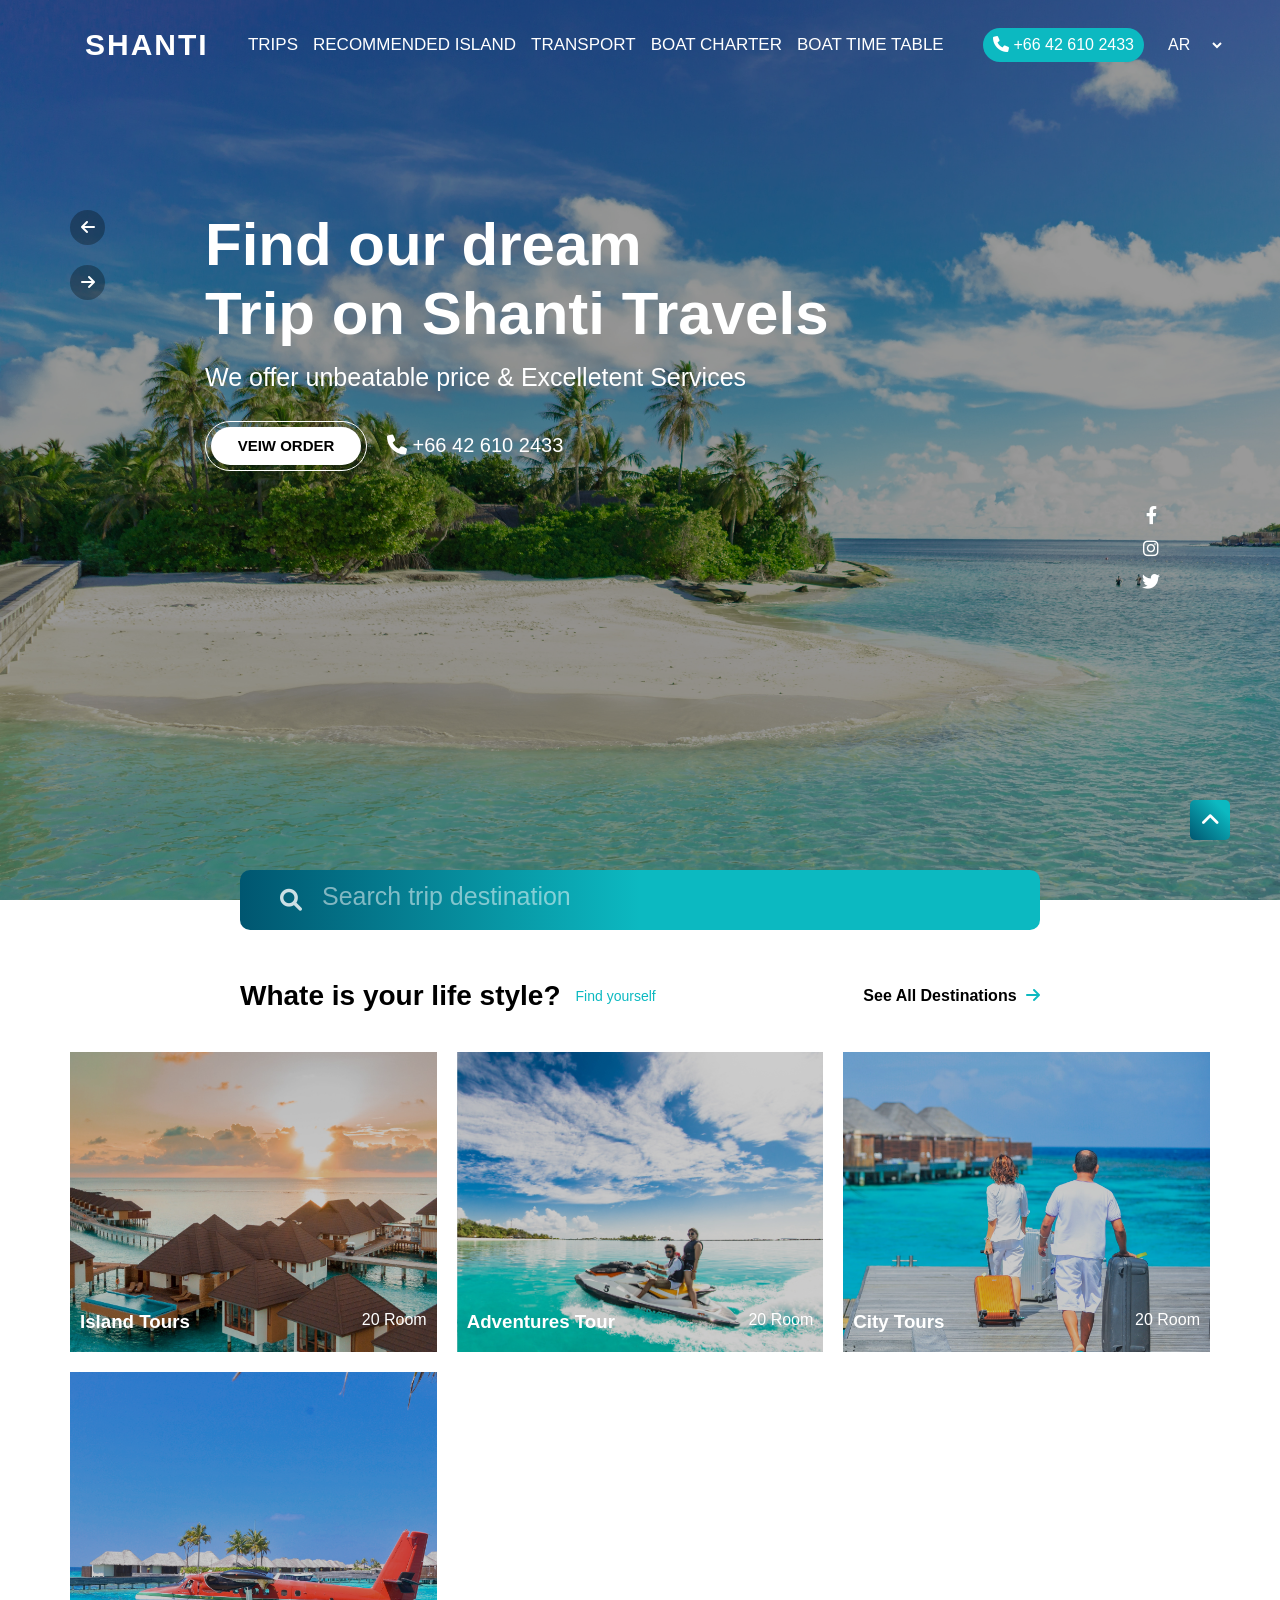
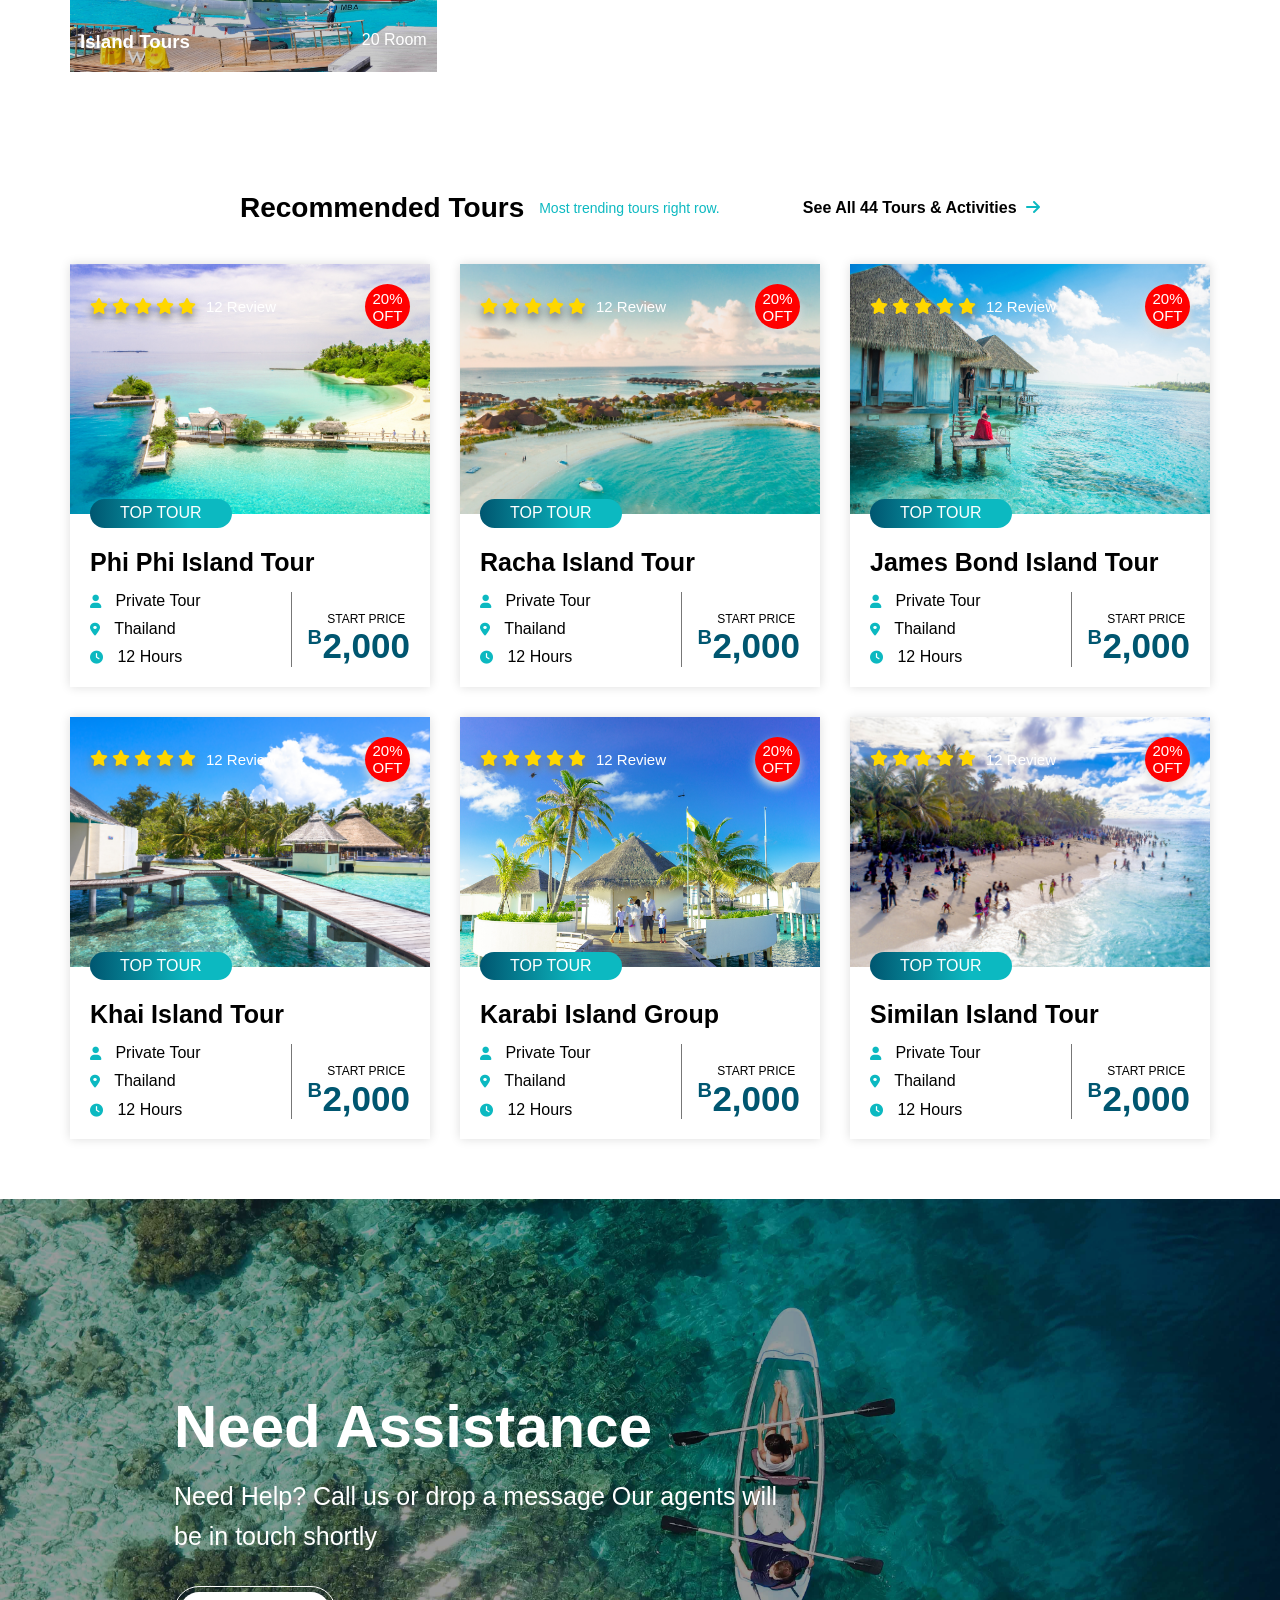
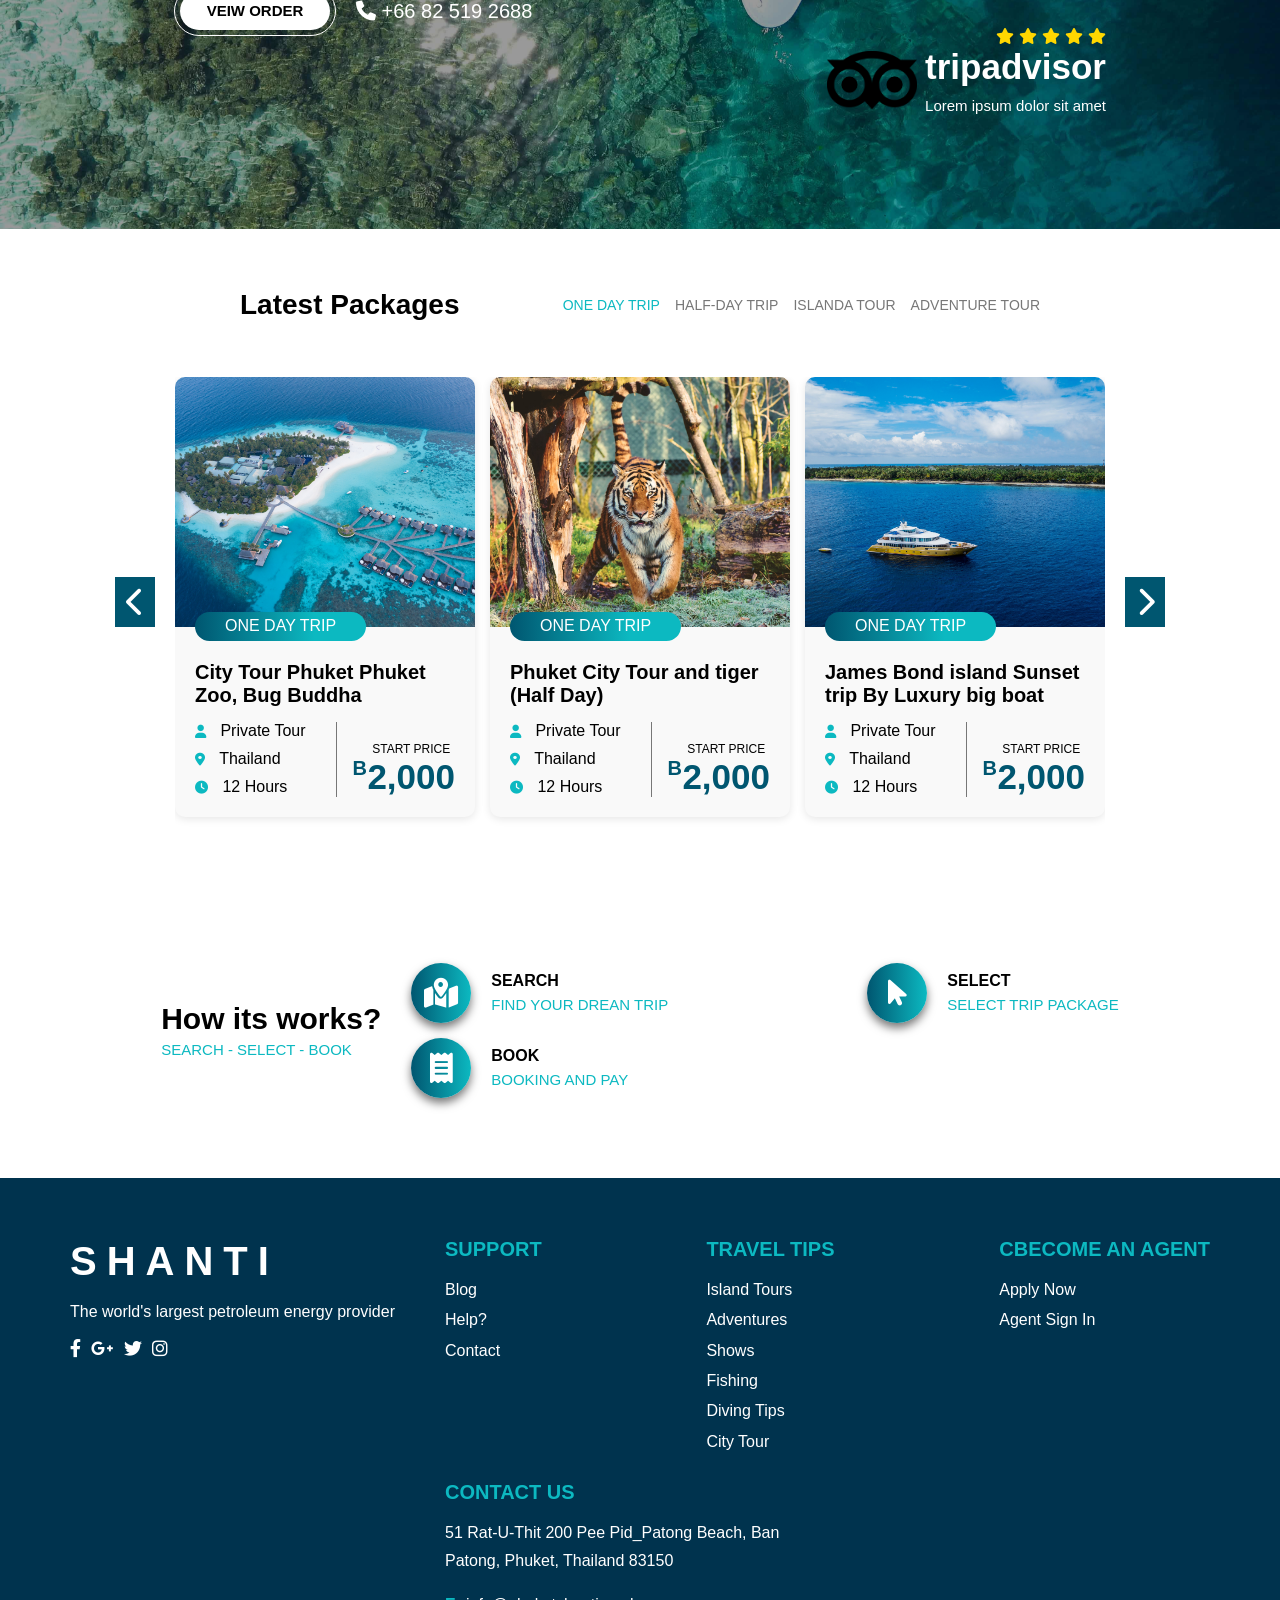
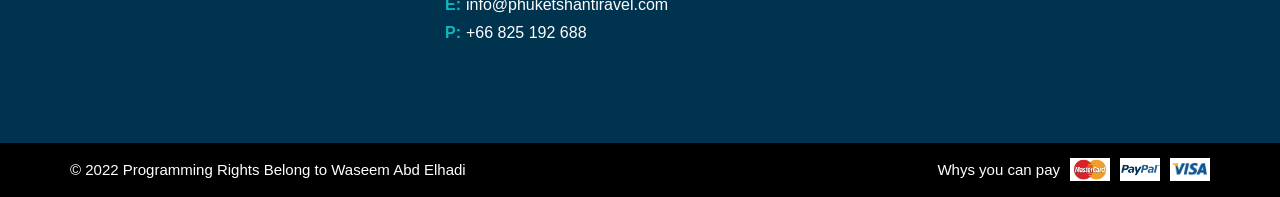
==== index.html @ 6a2e2ad8 "Extract the index.html file to the root and some edits" ====
<html lang="en">
<head>
    <meta charset="UTF-8">
    <meta http-equiv="X-UA-Compatible" content="IE=edge">
    <meta name="viewport" content="width=device-width, initial-scale=1.0">
    <!-- normalize ربط ملف ال -->
    <link rel="stylesheet" href="../css/normalize.css">
    <!-- Font Awessome Library -->
    <link rel="stylesheet" href="../css/all.min.css">
    <!-- Google Fonts-->
    <link rel="preconnect" href="https://fonts.googleapis.com">
    <link rel="preconnect" href="https://fonts.gstatic.com" crossorigin>
    <link href="https://fonts.googleapis.com/css2?family=Anton&family=Lobster&family=Open+Sans:wght@400;700&display=swap" rel="stylesheet">
    <!-- tab image -->
    <link rel="shortcut icon" href="../images/tourism-icon-7.jpg">
    <!-- css ربط ملف ال -->
    <link rel="stylesheet" href="../css/shanti.css">
    <title>Document</title>
</head>
<body>
    
    <a class="goto-up flex" href="#">
        <i class="fa-solid fa-angle-up"></i>
    </a>
        
    <!-- Start Landing -->
    <div class="landing">
        <div class="container">
            <div class="head">
                <div class="container align-center">
                    <div class="logo">
                        <span>Shanti</span>
                    </div>
                    <i class="fa-solid fa-bars menu">
                        <div class="list">
                            <a href="#">Trips</a>
                            <a href="#">Recommended Island</a>
                            <a href="#">Transport</a>
                            <a href="#">Boat Charter</a>
                            <a href="#">Boat Time Table</a>
                        </div>
                    </i>
                    <div class="main-nav align-center">
                        <a href="#">Trips</a>
                        <a href="#">Recommended Island</a>
                        <a href="#">Transport</a>
                        <a href="#">Boat Charter</a>
                        <a href="#">Boat Time Table</a>
                    </div>
                    <div class="contact">
                        <a href="#"><i class="fa-solid fa-phone"></i> +66 42 610 2433</a>
                        <select id="list" name="Menu">
                            <optgroup label="Language">
                                <option value="0" class="active" selected> <img src="../Images/flag (6).png" alt=""> AR</option>
                                <option value="1"> <img src="../Images/flag (4).png" alt=""> EN</option>
                                <option value="1"> <img src="../Images/flag (3).png" alt=""> NI</option>
                                <option value="1"> <img src="../Images/flag (2).png" alt=""> FI</option>
                                <option value="1"> <img src="../Images/flag (5).png" alt=""> FR</option>
                                <option value="1"> <img src="../Images/flag (1).png" alt=""> DE</option>
                            </optgroup>
                        </select>
                    </div>
                </div>
            </div>
            <div class="text align-center">
                <div class="info">
                    <div class="icon">
                        <i class="fa-solid fa-arrow-left"></i>
                        <i class="fa-solid fa-arrow-right"></i>
                    </div>
                    <div>
                        <h1>Find our dream <br> Trip on Shanti Travels</h1>
                        <p>We offer unbeatable price & Excelletent Services</p>
                        <div class="cont align-center">
                            <div>
                                <button>Veiw Order</button>
                            </div>
                            <span><i class="fa-solid fa-phone"></i> +66 42 610 2433</span>
                        </div>
                    </div>
                </div>
                <div class="social">
                    <ul class="media">
                        <li><a href="https://www.facebook.com/waseemabdalhady" target="_blank"><i class="fa-brands fa-facebook-f"></i></a></li>
                        <li><a href="https://instagram.com/waseem.abdalhady?igshid=YmMyMTA2M2Y=" target="_blank"><i class="fa-brands fa-instagram"></i></a></li>
                        <li><a href="https://twitter.com/waseemabdalhady?t=QJAT2PNtrkgWLsMdi1pN5w&s=09" target="_blank"><i class="fa-brands fa-twitter"></i></a></li>
                    </ul>
                </div>
            </div>
        </div>
    </div>
    <!-- End Landing -->

    <!-- Start Life Style -->
    <div class="style">
        <div class="container">
            <div class="search flex">
                <i class="fa-solid fa-magnifying-glass"></i>
                <input type="search" placeholder="Search trip destination">
            </div>
            <div class="title">
                <div>
                    <h2>Whate is your life style?</h2>
                    <a href="#">Find yourself</a>
                </div>
                <span>See all Destinations <i class="fa-solid fa-arrow-right"></i></span>
            </div>
            <div class="images">
                <div class="unit">
                    <div>
                        <div class="info">
                            <h3>Island Tours</h3>
                            <span>20 Room</span>
                        </div>
                    </div>
                </div>
                <div class="unit">
                    <div>
                        <div class="info">
                            <h3>Adventures Tour</h3>
                            <span>20 Room</span>
                        </div>
                    </div>
                </div>
                <div class="unit">
                    <div>
                        <div class="info">
                            <h3>City Tours</h3>
                            <span>20 Room</span>
                        </div>
                    </div>
                </div>
                <div class="unit">
                    <div>
                        <div class="info">
                            <h3>Island Tours</h3>
                            <span>20 Room</span>
                        </div>
                    </div>
                </div>
            </div>
        </div>
    </div>
    <!-- End Life Style -->
    
    <!-- Start Places -->
    <div class="places">
        <div class="container">
            <div class="title">
                <div>
                    <h2>Recommended Tours</h2>
                    <a href="#">Most trending tours right row.</a>
                </div>
                <span>See all 44 tours & activities <i class="fa-solid fa-arrow-right"></i></span>
            </div>
            <div class="main-places">
                <div class="box">
                    <div class="image">
                        <div class="evaluation align-center">
                            <div class="align-center">
                                <ul class="flex">
                                    <li><i class="fa-solid fa-star"></i></li>
                                    <li><i class="fa-solid fa-star"></i></li>
                                    <li><i class="fa-solid fa-star"></i></li>
                                    <li><i class="fa-solid fa-star"></i></li>
                                    <li><i class="fa-solid fa-star"></i></li>
                                </ul>
                                <span>12 Review</span>
                            </div>
                            <div class="active flex">
                                <span>20% OFT</span>
                            </div>
                        </div>
                    </div>
                    <div class="text">
                        <p>Top Tour</p>
                        <h3>Phi Phi Island Tour</h3>
                        <div>
                            <div class="info">
                                <span><i class="fa-solid fa-user"></i> Private Tour</span>
                                <span><i class="fa-solid fa-location-dot"></i> Thailand</span>
                                <span><i class="fa-solid fa-clock"></i> 12 Hours</span>
                            </div>
                            <div class="price">
                                <span>Start Price</span>
                                <span>2,000</span>
                            </div>
                        </div>
                    </div>
                </div>
                <div class="box">
                    <div class="image">
                        <div class="evaluation align-center">
                            <div class="align-center">
                                <ul class="flex">
                                    <li><i class="fa-solid fa-star"></i></li>
                                    <li><i class="fa-solid fa-star"></i></li>
                                    <li><i class="fa-solid fa-star"></i></li>
                                    <li><i class="fa-solid fa-star"></i></li>
                                    <li><i class="fa-solid fa-star"></i></li>
                                </ul>
                                <span>12 Review</span>
                            </div>
                            <div class="active flex">
                                <span>20% OFT</span>
                            </div>
                        </div>
                    </div>
                    <div class="text">
                        <p>Top Tour</p>
                        <h3>Racha Island Tour</h3>
                        <div>
                            <div class="info">
                                <span><i class="fa-solid fa-user"></i> Private Tour</span>
                                <span><i class="fa-solid fa-location-dot"></i> Thailand</span>
                                <span><i class="fa-solid fa-clock"></i> 12 Hours</span>
                            </div>
                            <div class="price">
                                <span>Start Price</span>
                                <span>2,000</span>
                            </div>
                        </div>
                    </div>
                </div>
                <div class="box">
                    <div class="image">
                        <div class="evaluation align-center">
                            <div class="align-center">
                                <ul class="flex">
                                    <li><i class="fa-solid fa-star"></i></li>
                                    <li><i class="fa-solid fa-star"></i></li>
                                    <li><i class="fa-solid fa-star"></i></li>
                                    <li><i class="fa-solid fa-star"></i></li>
                                    <li><i class="fa-solid fa-star"></i></li>
                                </ul>
                                <span>12 Review</span>
                            </div>
                            <div class="active flex">
                                <span>20% OFT</span>
                            </div>
                        </div>
                    </div>
                    <div class="text">
                        <p>Top Tour</p>
                        <h3>James Bond Island Tour</h3>
                        <div>
                            <div class="info">
                                <span><i class="fa-solid fa-user"></i> Private Tour</span>
                                <span><i class="fa-solid fa-location-dot"></i> Thailand</span>
                                <span><i class="fa-solid fa-clock"></i> 12 Hours</span>
                            </div>
                            <div class="price">
                                <span>Start Price</span>
                                <span>2,000</span>
                            </div>
                        </div>
                    </div>
                </div>
                <div class="box">
                    <div class="image">
                        <div class="evaluation align-center">
                            <div class="align-center">
                                <ul class="flex">
                                    <li><i class="fa-solid fa-star"></i></li>
                                    <li><i class="fa-solid fa-star"></i></li>
                                    <li><i class="fa-solid fa-star"></i></li>
                                    <li><i class="fa-solid fa-star"></i></li>
                                    <li><i class="fa-solid fa-star"></i></li>
                                </ul>
                                <span>12 Review</span>
                            </div>
                            <div class="active flex">
                                <span>20% OFT</span>
                            </div>
                        </div>
                    </div>
                    <div class="text">
                        <p>Top Tour</p>
                        <h3>Khai Island Tour</h3>
                        <div>
                            <div class="info">
                                <span><i class="fa-solid fa-user"></i> Private Tour</span>
                                <span><i class="fa-solid fa-location-dot"></i> Thailand</span>
                                <span><i class="fa-solid fa-clock"></i> 12 Hours</span>
                            </div>
                            <div class="price">
                                <span>Start Price</span>
                                <span>2,000</span>
                            </div>
                        </div>
                    </div>
                </div>
                <div class="box">
                    <div class="image">
                        <div class="evaluation align-center">
                            <div class="align-center">
                                <ul class="flex">
                                    <li><i class="fa-solid fa-star"></i></li>
                                    <li><i class="fa-solid fa-star"></i></li>
                                    <li><i class="fa-solid fa-star"></i></li>
                                    <li><i class="fa-solid fa-star"></i></li>
                                    <li><i class="fa-solid fa-star"></i></li>
                                </ul>
                                <span>12 Review</span>
                            </div>
                            <div class="active flex">
                                <span>20% OFT</span>
                            </div>
                        </div>
                    </div>
                    <div class="text">
                        <p>Top Tour</p>
                        <h3>Karabi Island Group</h3>
                        <div>
                            <div class="info">
                                <span><i class="fa-solid fa-user"></i> Private Tour</span>
                                <span><i class="fa-solid fa-location-dot"></i> Thailand</span>
                                <span><i class="fa-solid fa-clock"></i> 12 Hours</span>
                            </div>
                            <div class="price">
                                <span>Start Price</span>
                                <span>2,000</span>
                            </div>
                        </div>
                    </div>
                </div>
                <div class="box">
                    <div class="image">
                        <div class="evaluation align-center">
                            <div class="align-center">
                                <ul class="flex">
                                    <li><i class="fa-solid fa-star"></i></li>
                                    <li><i class="fa-solid fa-star"></i></li>
                                    <li><i class="fa-solid fa-star"></i></li>
                                    <li><i class="fa-solid fa-star"></i></li>
                                    <li><i class="fa-solid fa-star"></i></li>
                                </ul>
                                <span>12 Review</span>
                            </div>
                            <div class="active flex">
                                <span>20% OFT</span>
                            </div>
                        </div>
                    </div>
                    <div class="text">
                        <p>Top Tour</p>
                        <h3>Similan Island Tour</h3>
                        <div>
                            <div class="info">
                                <span><i class="fa-solid fa-user"></i> Private Tour</span>
                                <span><i class="fa-solid fa-location-dot"></i> Thailand</span>
                                <span><i class="fa-solid fa-clock"></i> 12 Hours</span>
                            </div>
                            <div class="price">
                                <span>Start Price</span>
                                <span>2,000</span>
                            </div>
                        </div>
                    </div>
                </div>
            </div>
        </div>
    </div>
    <!-- End Places -->
    
    <!-- Start Assistance -->
    <div class="assistance">
        <div class="container flex">
            <div class="text flex">
                <div class="info">
                    <h1>Need Assistance</h1>
                    <p>Need Help? Call us or drop a message Our agents will <br> be in touch shortly</p>
                    <div class="cont align-center">
                        <div>
                            <button>Veiw Order</button>
                        </div>
                        <span><i class="fa-solid fa-phone"></i> +66 82 519 2688</span>
                    </div>
                </div>
                <div class="social">
                    <ul>
                        <li><i class="fa-solid fa-star"></i></li>
                        <li><i class="fa-solid fa-star"></i></li>
                        <li><i class="fa-solid fa-star"></i></li>
                        <li><i class="fa-solid fa-star"></i></li>
                        <li><i class="fa-solid fa-star"></i></li>
                    </ul>
                    <div class="align-center">
                        <img src="../Images/tripadvisor.png" alt="">
                        <div>
                            <h2>tripadvisor</h2>
                            <p>Lorem ipsum dolor sit amet</p>
                        </div>
                    </div>
                </div>
            </div>
        </div>
    </div>
    <!-- End Assistance -->

    <!-- Start Packages -->
    <div class="packages">
        <div class="container">
            <div class="title">
                <h2>Latest Packages</h2>
                <div class="list">
                    <a href="#">One Day Trip</a>
                    <a href="#">Half-Day Trip</a>
                    <a href="#">Islanda Tour</a>
                    <a href="#">Adventure Tour</a>
                </div>
            </div>
            <div class="packages-wrapper">
                <i class="fa-solid fa-chevron-left arrow flex"></i>
                <div class="main-packages flex">
                    <div class="box">
                        <div class="image"></div>
                        <div class="text">
                            <p>One Day Trip</p>
                            <h3>City Tour Phuket Phuket Zoo, Bug Buddha</h3>
                            <div>
                                <div class="info">
                                    <span><i class="fa-solid fa-user"></i> Private Tour</span>
                                    <span><i class="fa-solid fa-location-dot"></i> Thailand</span>
                                    <span><i class="fa-solid fa-clock"></i> 12 Hours</span>
                                </div>
                                <div class="price">
                                    <span>Start Price</span>
                                    <span>2,000</span>
                                </div>
                            </div>
                        </div>
                    </div>
                    <div class="box">
                        <div class="image"></div>
                        <div class="text">
                            <p>One Day Trip</p>
                            <h3>Phuket City Tour and tiger (Half Day)</h3>
                            <div>
                                <div class="info">
                                    <span><i class="fa-solid fa-user"></i> Private Tour</span>
                                    <span><i class="fa-solid fa-location-dot"></i> Thailand</span>
                                    <span><i class="fa-solid fa-clock"></i> 12 Hours</span>
                                </div>
                                <div class="price">
                                    <span>Start Price</span>
                                    <span>2,000</span>
                                </div>
                            </div>
                        </div>
                    </div>
                    <div class="box">
                        <div class="image"></div>
                        <div class="text">
                            <p>One Day Trip</p>
                            <h3>James Bond island Sunset trip By Luxury big boat</h3>
                            <div>
                                <div class="info">
                                    <span><i class="fa-solid fa-user"></i> Private Tour</span>
                                    <span><i class="fa-solid fa-location-dot"></i> Thailand</span>
                                    <span><i class="fa-solid fa-clock"></i> 12 Hours</span>
                                </div>
                                <div class="price">
                                    <span>Start Price</span>
                                    <span>2,000</span>
                                </div>
                            </div>
                        </div>
                    </div>
                </div>
                <i class="fa-solid fa-chevron-right arrow flex"></i>
            </div>
            <div class="question align-center">
                <div>
                    <h2>How its works?</h2>
                    <a href="#">Search - Select - Book</a>
                </div>
                <div class="box align-center">
                    <div class="unit align-center">
                        <i class="fa-solid fa-map-location-dot flex"></i>
                        <div>
                            <span>Search</span>
                            <a href="#">Find Your Drean Trip</a>
                        </div>
                    </div>
                    <div class="unit align-center">
                        <i class="fa-solid fa-arrow-pointer flex"></i>
                        <div>
                            <span>Select</span>
                            <a href="#">Select Trip Package</a>
                        </div>
                    </div>
                    <div class="unit align-center">
                        <i class="fa-solid fa-receipt flex"></i>
                        <div>
                            <span>Book</span>
                            <a href="#">Booking and pay</a>
                        </div>
                    </div>
                </div>
            </div>
        </div>
    </div>
    <!-- End Packages -->

    <!-- Start Footer -->
    <footer id="footer">
        <div class="container">
            <div class="main-footer">
                <div class="titles">
                    <h1>SHANTI</h1>
                    <p>The world's largest petroleum energy provider</p>
                    <ul class="align-center">
                        <li><a href="#"><i class="fa-brands fa-facebook-f"></i></a></li>
                        <li><a href="#"><i class="fa-brands fa-google-plus-g"></i></a></li>
                        <li><a href="#"><i class="fa-brands fa-twitter"></i></a></li>
                        <li><a href="#"><i class="fa-brands fa-instagram"></i></a></li>
                    </ul>
                </div>
                <div class="lists">
                    <div class="box">
                        <h4>Support</h4>
                        <ul>
                            <li><a href="#">blog</a></li>
                            <li><a href="#">Help?</a></li>
                            <li><a href="#">Contact</a></li>
                        </ul>
                    </div>
                    <div class="box">
                        <h4>Travel Tips</h4>
                        <ul>
                            <li><a href="#">Island Tours</a></li>
                            <li><a href="#">Adventures</a></li>
                            <li><a href="#">Shows</a></li>
                            <li><a href="#">Fishing</a></li>
                            <li><a href="#">Diving Tips</a></li>
                            <li><a href="#">City Tour</a></li>
                        </ul>
                    </div>
                    <div class="box">
                        <h4>CBecome An Agent</h4>
                        <ul>
                            <li><a href="#">Apply now</a></li>
                            <li><a href="#">Agent sign in</a></li>
                        </ul>
                    </div>
                    <div class="box">
                        <h4>Contact Us</h4>
                        <div class="address">
                            <span>51 Rat-U-Thit 200 Pee Pid_Patong Beach, Ban</span>
                            <span>Patong, Phuket, Thailand 83150</span>
                        </div>
                        <div class="info">
                            <p><span>E:</span>info@phuketshantiravel.com</p>
                            <p><span>P:</span>+66 825 192 688</p>
                        </div>
                    </div>
                </div>
            </div>
        </div>
    </footer>
    <!-- End Footer -->

    <!-- Start Rights -->
    <div class="rights">
        <div class="container align-center">
            <p>&copy; 2022 Programming Rights Belong to Waseem Abd Elhadi</p>
            <div class="pay align-center">
                <span>Whys you can pay</span>
                <img src="../Images/master-card2.jpg" alt="">
                <img src="../Images/paypal_logo.jpg" alt="">
                <img src="../Images/visa.jpg" alt="">
            </div>
        </div>
    </div>
    <!-- End Rights -->
    
</body>
</html>
---- css/shanti.css ----
:root {
    --main-color: white;
    --secondary-color: gold;
    --third-color: #0cb9c1;
    --four-color: #005670;
    --section-padding: 60px;
    --main-transition: 0.5s;
}

* {
    --webkit-box-sizing: border-box;
    --moz-box-sizing: border-box;
    box-sizing: border-box;
    padding: 0;
    margin: 0;
}

html {
    scroll-behavior: smooth;
}

body {
    font-family: 'Roboto', sans-serif;
}

*:focus {
    outline: none;
}

ul {
    list-style: none;
}

a {
    text-decoration: none;
}

.flex {
    display: flex;
    align-items: center;
    justify-content: center;
}

.align-center {
    display: flex;
    align-items: center;
}

.goto-up {
    position: fixed;
    width: 40px;
    height: 40px;
    color: var(--main-color);
    background-image: linear-gradient(to bottom left, var(--third-color) 20%, var(--four-color));
    border-radius: 5px;
    right: 50px;
    bottom: 60px;
    text-decoration: none;
    font-size: 22px;
    z-index: 500;
}

@media (max-width: 767px) {
    .goto-up {
        right: 10px;
    }
}

.container {
    /* كتبنا ال بادنك علشان الكلام في نسخة الموبايل ما يبلش من اول الشاشة */
    padding-left: 15px;
    padding-right: 15px;
    /* علشان الكونتينر يمسك العناصر في النص */
    margin-left: auto;
    margin-right: auto;
}

/* Small screens */
@media (min-width: 576px) {
    .container {
        width: 540px;
    }
}

@media (min-width: 768px){
    .container {
        width: 750px;
    }
}

/* Medium screens */
@media (min-width: 992px){
    .container{
        width: 970px;
    }
}

@media (min-width: 1200px) {
    .container {
        width: 1170px;
    }
}

@media (min-width: 1400px) {
    .container {
        width: 1320px;
    }
}

/* End Global Rule */

/* Start Component */

.title {
    display: flex;
    align-items: center;
    justify-content: space-between;
    max-width: 100%;
    width: 800px;
    margin: 0 auto 40px;
}

@media (max-width: 767px) {
    .title {
        flex-wrap: wrap;
        justify-content: center;
        gap: 15px;
    }
}

.title h2 {
    font-size: 28px;
}

.title > div {
    display: flex;
    align-items: center;
    gap: 15px;
}

@media (max-width: 767px) {
    .title > div {
        flex-wrap: wrap;
        justify-content: center;
    }
}

.title > div a {
    color: var(--third-color);
    font-size: 14px;
}

.title span {
    font-weight: bold;
    text-transform: capitalize;
}

.title span > i {
    color: var(--third-color);
    margin-left: 5px;
    cursor: pointer;
    animation: go 2s linear infinite alternate;
}

@keyframes go {
    0%, 100% {
        transform: translateX(1);
    }
    50% {
        transform: translateX(5px);
    }
}

/* End Component */

::-webkit-scrollbar {
    width: 15px;
}
::-webkit-scrollbar-track {
    background-color: var(--main-color);
    box-shadow: 0 0 10px #ddd inset;
}
::-webkit-scrollbar-thumb {
    background-image: linear-gradient(to bottom, var(--third-color) 20%, var(--four-color));
}

::-webkit-scrollbar-thumb:hover {
    background-image: linear-gradient(to bottom, #0b8f96 20%, #01495f);
}

/*************************************************************/

/* Start Landing */
.landing {
    background-image: url(../Images/maldives.jpg);
    background-position: center;
    background-size: cover;
    min-height: 90vh;
    position: relative;
}

.landing::before {
    content: "";
    position: absolute;
    left: 0;
    top: 0;
    width: 100%;
    height: 100%;
    background-color: rgb(0 0 0 / 40%);
}

.landing > .container {
    min-height: 100%;
    position: relative;
}

.landing .head > .container {
    justify-content: space-between;
    flex-wrap: wrap;
    gap: 20px;
    min-height: 90px;
}

.landing .head .logo span {
    color: var(--main-color);
    font-size: 30px;
    text-transform: uppercase;
    font-weight: bold;
    letter-spacing: 2px;
    height: 90px;
}

@media (min-width: 991px) {
    .landing .menu {
        display: none;
    }
}

@media (max-width: 991px) {
    .landing .menu {
        color: var(--main-color);
        font-size: 28px;
        cursor: pointer;
    }
}

.landing .head .main-nav {
    gap: 15px;
    height: 90px;
}

@media (max-width: 991px) {
    .landing .head .main-nav {
        display: none;
    }
}

.landing .head .main-nav a {
    color: var(--main-color);
    font-size: 17px;
    text-transform: uppercase;
    transition: var(--main-transition);
}

.landing .head .main-nav a:hover {
    color: var(--third-color);
}

.landing .head .contact {
    display: flex;
    gap: 20px;
}

@media (max-width: 991px) {
    .landing .head .contact {
        display: none;
    }
}

.landing .head .contact > a {
    color: white;
    background-color: var(--third-color);
    padding: 8px 10px;
    border-radius: 20px;
}

.landing .head .contact select {
    background: transparent;
    color: white;
    border: none;
    cursor: pointer;
}

.landing .head .contact select optgroup {
    background-color: var(--third-color);
}

@media (max-width: 991px) {
    .landing .head .menu {
        position: relative;
    }
    .landing .head .menu .list {
        position: absolute;
        right: -15px;
        margin-top: 20px;
        display: flex;
        flex-direction: column;
        gap: 20px;
        background-color: var(--third-color);
        width: 350px;
        padding: 20px;
        opacity: 0;
        transition: var(--main-transition);
    }
    .landing .head .menu .list::before {
        content: "";
        position: absolute;
        right: 12px;
        top: -30px;
        border-color: transparent transparent var(--third-color) transparent;
        border-style: solid;
        border-width: 15px;
    }
    .landing .head .menu .list a {
        color: var(--main-color);
        font-size: 20px;
        font-family: 'Roboto', sans-serif;
        transition: var(--main-transition);
    }
    .landing .head .menu .list a:hover {
        padding-left: 10px;
    }
    .landing .head .menu .list a:not(:last-child) {
        padding-bottom: 10px;
        border-bottom: 1px solid #ddd;
    }

    .landing .head .menu:hover .list {
        opacity: 1;
    }
}

/*********************************************/

@media (max-width: 767px) {
    .landing .text {
        flex-direction: column;
        gap: 20px;
        justify-content: center;
        margin-top: 70px;
    }
}

.landing .text .info {
    display: flex;
    gap: 100px;
    flex: 1;
}

@media (max-width: 767px) {
    .landing .text .info {
        flex: none;
        flex-direction: column;
        justify-content: center;
        align-items: center;
        text-align: center;
        gap: 20px;
    }
}


@media (max-width: 767px) {
    .landing .text .icon {
        display: flex;
        justify-content: center;
        gap: 20px;
    }
}

.landing .text .icon i {
    color: var(--main-color);
    display: block;
    background-color: rgb(0 0 0 / 30%);
    width: 35px;
    height: 35px;
    border-radius: 50%;
    display: flex;
    align-items: center;
    justify-content: center;
    cursor: pointer;
}


@media (max-width: 767px) {
    .landing .text .icon i {
        margin: 0;
    }
}

.landing .text .icon i:first-of-type {
    margin-bottom: 20px;
}

.landing .text h1 {
    color: var(--main-color);
    font-size: 60px;
    margin: 0;
}

@media (max-width: 767px) {
    .landing .text h1 {
        font-size: 50px;
    }
}

.landing .text p {
    color: var(--main-color);
    font-size: 25px;
    margin: 15px 0 30px;
}

.landing .text .cont {
    gap: 20px;
}

@media (max-width: 767px) {
    .landing .text .cont {
        flex-direction: column;
        justify-content: center;
        text-align: center;
    }
}

.landing .text .cont > div {
    padding: 5px;
    border: 1px solid var(--main-color);
    border-radius: 50px;
}

.landing .text .cont button {
    display: inline-block;
    color: black;
    background-color: var(--main-color);
    padding: 10px;
    width: 150px;
    border-radius: 20px;
    text-align: center;
    text-transform: uppercase;
    font-size: 15px;
    font-weight: bold;
    border: none;
    cursor: pointer;
    transition: var(--main-transition);
}

.landing .text .cont button:hover {
    background-color: rgb(255 255 255 / 70%);
}

.landing .text .cont span {
    color: var(--main-color);
    font-size: 20px;
}

.landing .text .social {
    display: flex;
    align-items: flex-end;
    height: 500px;
    margin-right: 50px;
}

@media (max-width: 767px) {
    .landing .text .social {
        height: 100%;
        margin-right: 0;
    }
}

.landing .text .media li {
    display: block;
}

@media (max-width: 767px) {
    .landing .text .media li {
        display: inline-block;
    }
    .landing .text .media li:not(:last-of-type) {
        margin-right: 20px;
    }
}

.landing .text .media li:not(:last-of-type) {
    margin-bottom: 15px;
    text-align: center;
}

.landing .text .media li a {
    color: var(--main-color);
    font-size: 18px;
}
/* End Landing */

/*************************************************************************************/

/* Start Life Style */
.style {
    padding-top: var(--section-padding);
    padding-bottom: var(--section-padding);
    background-color: white;
    position: relative;
}

.style .search {
    position: relative;
    width: 100%;
    max-width: 800px;
    border-radius: 10px;
    margin: auto;
    padding: 10px;
    background-image: linear-gradient(to left, var(--third-color) 50%, var(--four-color));
    margin-top: -90px;
    margin-bottom: 50px;
}

.style .search i {
    color: var(--main-color);
    font-size: 22px;
    cursor: pointer;
    margin-left: 30px;
    opacity: 0.8;
}

.style .search input {
    color: var(--main-color);
    padding: 10px;
    border: 1px solid #CCC;
    background-color: transparent;
    width: 100%;
    max-width: 800px;
    height: 40px;
    border: none;
    margin-left: 10px;
    
}

.style .search input::placeholder {
    color: var(--main-color);
    opacity: 0.5;
    font-size: 25px;
    transition: var(--main-transition);
}

.style .search input:focus::placeholder {
    opacity: 0;
}

.style .images {
    display: grid;
    grid-template-columns: repeat(auto-fill, minmax(300px, 1fr));
    gap: 20px;
    position: relative;
}

.style .images .unit {
    background-position: center;
    background-size: cover;
    height: 300px;
    position: relative;
}

.style .images .unit:first-child {
    background-image: url(../Images/style\ \(4\).jpg);
}
.style .images .unit:nth-child(2) {
    background-image: url(../Images/style\ \(2\).jpg);
}
.style .images .unit:nth-child(3) {
    background-image: url(../Images/style\ \(3\).jpg);
}
.style .images .unit:last-child {
    background-image: url(../Images/style\ \(1\).jpg);
}

.style .images .unit::before {
    content: "";
    position: absolute;
    left: 0;
    top: 0;
    width: 100%;
    height: 100%;
    background-color: rgb(0 0 0 / 20%);
}

.style .images .unit > div {
    position: absolute;
    bottom: 10px;
    width: 100%;
}

.style .images .unit .info {
    color: var(--main-color);
    padding: 10px;
    display: flex;
    justify-content: space-between;
    position: relative;
}

/* End Life Style */

/*************************************************************************************/

/* Start Places */
.places {
    padding-top: var(--section-padding);
    padding-bottom: var(--section-padding);
    background-color: white;
    position: relative;
}

.places .main-places {
    display: grid;
    grid-template-columns: repeat(auto-fill, minmax(300px, 1fr));
    gap: 30px;
}

.places .main-places .box {
    box-shadow: 0 0 10px #ddd;
    transition: var(--main-transition);
}

.places .main-places .box:hover {
    transform: translateY(-10px);
}

.places .main-places .box .image {
    background-position: center;
    background-size: cover;
    min-height: 250px;
}

.places .main-places .box:first-of-type .image {
    background-image: url(../Images/Tours\ \(1\).jpg);
}

.places .main-places .box:nth-of-type(2) .image {
    background-image: url(../Images/Tours\ \(2\).jpg);
}

.places .main-places .box:nth-of-type(3) .image {
    background-image: url(../Images/Tours\ \(3\).jpg);
}

.places .main-places .box:nth-of-type(4) .image {
    background-image: url(../Images/Tours\ \(4\).jpg);
}

.places .main-places .box:nth-of-type(5) .image {
    background-image: url(../Images/Tours\ \(5\).jpg);
}

.places .main-places .box:last-of-type .image {
    background-image: url(../Images/Tours\ \(6\).jpg);
}

.places .main-places .box .image .evaluation {
    justify-content: space-between;
    gap: 15px;
    padding: 20px;
}

.places .main-places .box .image .evaluation > div {
    gap: 10px;
}

.places .main-places .box .image .evaluation ul {
    gap: 4px;
}

.places .main-places .box .image .evaluation ul li i {
    color: var(--secondary-color);
    filter: drop-shadow(0 5px 5px #777);
}

.places .main-places .box .image .evaluation > div span {
    font-size: 15px;
    color: var(--main-color);
}

.places .main-places .box .image .active {
    background-color: red;
    width: 45px;
    height: 45px;
    border-radius: 50%;
    text-align: center;
    box-shadow: 0 5px 10px #ddd;
}

.places .main-places .box .image .active span {
    display: block;
    color: var(--main-color);
    font-size: 10px;
}

.places .main-places .box .text {
    padding: 20px;
}

.places .main-places .box .text > p {
    color: var(--main-color);
    background-image: linear-gradient(to left, var(--third-color) 30%, var(--four-color));
    width: fit-content;
    padding: 5px 30px;
    border-radius: 20px;
    text-transform: uppercase;
    margin-top: -35px;
}

.places .main-places .box .text h3 {
    color: black;
    font-size: 25px;
    margin: 20px 0 15px;
}

.places .main-places .box .text h3 + div {
    display: flex;
    align-items: flex-end;
    gap: 10px;
    margin-top: 10px;
}

.places .main-places .box .text .info {
    flex: 1;
    border-right: 1px solid #777;
}

.places .main-places .box .text .info span {
    display: block;
}

.places .main-places .box .text .info span:not(:last-of-type) {
    margin-bottom: 10px;
}

.places .main-places .box .text .info span i {
    color: var(--third-color);
    font-size: 13px;
    margin-right: 10px;
}

.places .main-places .box .text .price {
    text-align: center;
    padding-left: 20px;
}

.places .main-places .box .text .price span  {
    display: block;
}

.places .main-places .box .text .price span:first-child {
    text-transform: uppercase;
    font-size: 12px;
}

.places .main-places .box .text .price span:last-child {
    font-size: 35px;
    color: var(--four-color);
    font-weight: bold;
    position: relative;
}

.places .main-places .box .text .price span:last-child::before {
    content: "B";
    position: absolute;
    left: -15px;
    top: 0;
    color: var(--four-color);
    font-size: 20px;
}

/* End Places */

/*************************************************************************************/

/* Start Assistance */
.assistance {
    padding-top: var(--section-padding);
    padding-bottom: var(--section-padding);
    background-image: url(../Images/need\ assistance.jpg);
    background-position: center;
    background-size: cover;
    min-height: 70vh;
    position: relative;
}

@media (max-width: 767px) {
    .assistance {
        min-height: 90vh;
    }
}

.assistance::before {
    content: "";
    position: absolute;
    left: 0;
    top: 0;
    width: 100%;
    height: 100%;
    background-color: rgb(0 0 0 / 40%);
}

.assistance .text {
    position: absolute;
    top: 50%;
    transform: translateY(-50%);
    color: black;
    gap: 50px;
    padding: 50px;
}

@media (max-width: 868px) {
    .assistance .text {
        flex-direction: column;
        gap: 20px;
        justify-content: center;
        text-align: center;
    }
}

.assistance .text .info h1 {
    color: var(--main-color);
    font-size: 60px;
    margin: 0;
}

@media (max-width: 767px) {
    .assistance .text .info h1 {
        font-size: 50px;
    }
}

.assistance .text .info p {
    color: var(--main-color);
    font-size: 25px;
    margin: 15px 0 30px;
    line-height: 1.6;
}

@media (max-width: 767px) {
    .assistance .text .info p {
        font-size: 20px;
    }
}

.assistance .text .info .cont {
    gap: 20px;
}

@media (max-width: 868px) {
    .assistance .text .info .cont {
        flex-direction: column;
        justify-content: center;
        text-align: center;
    }
}

.assistance .text .info .cont > div {
    padding: 5px;
    border: 1px solid var(--main-color);
    border-radius: 50px;
}

.assistance .text .info .cont button {
    display: inline-block;
    color: black;
    background-color: var(--main-color);
    padding: 10px;
    width: 150px;
    border-radius: 20px;
    text-align: center;
    text-transform: uppercase;
    font-size: 15px;
    font-weight: bold;
    border: none;
    cursor: pointer;
    transition: var(--main-transition);
}

.assistance .text .info .cont button:hover {
    background-color: rgb(255 255 255 / 70%);
}

.assistance .text .info .cont span {
    color: var(--main-color);
    font-size: 20px;
}

.assistance .text .social {
    display: flex;
    flex-direction: column;
    align-items: flex-end;
    justify-content: flex-end;
    height: 400px;
}

@media (max-width: 868px) {
    .assistance .text .social {
        height: 100%;
        align-items: center;
        justify-content: center;
    }
}

.assistance .text .social ul {
    display: flex;
    gap: 5px;
}

@media (max-width: 767px) {
    .assistance .text .social ul {
        margin-bottom: 15px;
    }
}

.assistance .text .social ul li i {
    color: var(--secondary-color);
}

.assistance .text .social ul + div {
    color: var(--main-color);
    text-align: right;
    gap: 8px;
}

@media (max-width: 767px) {
    .assistance .text .social ul + div {
        flex-wrap: wrap;
        justify-content: center;
    }
}

.assistance .text .social ul + div img {
    max-width: 100%;
    width: 90px;
}

.assistance .text .social ul + div h2 {
    font-size: 35px;
    margin-bottom: 10px;
}

.assistance .text .social p {
    font-size: 15px;
}

/* End Assistance */

/*************************************************************************************/

/* Start Packages */
.packages {
    padding-top: var(--section-padding);
    padding-bottom: var(--section-padding);
    background-color: white;
    position: relative;
}

.packages .title .list a {
    text-transform: uppercase;
}

.packages .title .list a:not(:first-child) {
    color: #777;
    transition: var(--main-transition);
}

.packages .title .list a:hover {
    color: var(--third-color);
}

.packages .title + div {
    gap: 20px;
}

.packages .title + div .arrow {
    background-color: var(--four-color);
    color: var(--main-color);
    font-size: 30px;
    width: 40px;
    height: 50px;
    cursor: pointer;
}

@media (max-width: 991px) {
    .packages .title + div .arrow {
        display: none;
    }
}

.packages .packages-wrapper {
  display: flex;
  align-items: center;
  justify-content: center;
  gap: 1rem;
  padding: 1rem;
  overflow-x: auto;
  flex-wrap: nowrap;
}

.packages .packages-wrapper i {
  font-size: 1.5rem;
  cursor: pointer;
  color: #333;
  flex-shrink: 0;
}

.packages .main-packages {
  display: flex;
  flex-wrap: nowrap;
  gap: 15px;
  overflow-x: auto;
  scroll-snap-type: x mandatory;
  scroll-padding: 1rem;
  padding-bottom: 10px;
}

.packages .main-packages .box {
  width: 300px;
  background: #f9f9f9;
  border-radius: 10px;
  overflow: hidden;
  box-shadow: 0 2px 8px rgba(0,0,0,0.1);
  display: flex;
  flex-direction: column;
  scroll-snap-align: start;
  flex-shrink: 0;
  transition: transform 0.3s ease;
}

.packages .main-packages .box:hover {
  transform: translateY(-10px);
}

.packages .main-packages .box .image {
  background-position: center;
  background-size: cover;
  min-height: 250px;
}

.packages .main-packages .box:first-of-type .image {
  background-image: url(../Images/packages\ \(1\).jpg);
}

.packages .main-packages .box:nth-of-type(2) .image {
  background-image: url(../Images/packages\ \(2\).jpg);
}

.packages .main-packages .box:last-of-type .image {
  background-image: url(../Images/packages\ \(3\).jpg);
}

.packages .main-packages .box .text {
  padding: 20px;
}

.packages .main-packages .box .text > p {
  color: var(--main-color);
  background-image: linear-gradient(to left, var(--third-color) 30%, var(--four-color));
  width: fit-content;
  padding: 5px 30px;
  border-radius: 20px;
  text-transform: uppercase;
  margin-top: -35px;
}

.packages .main-packages .box .text h3 {
  color: black;
  font-size: 20px;
  margin: 20px 0 15px;
}

.packages .main-packages .box .text h3 + div {
  display: flex;
  align-items: flex-end;
  gap: 10px;
  margin-top: 10px;
  flex-wrap: wrap;
}

.packages .main-packages .box .text .info {
  flex: 1;
  border-right: 1px solid #777;
}

.packages .main-packages .box .text .info span {
  display: block;
}

.packages .main-packages .box .text .info span:not(:last-of-type) {
  margin-bottom: 10px;
}

.packages .main-packages .box .text .info span i {
  color: var(--third-color);
  font-size: 13px;
  margin-right: 10px;
}

.packages .main-packages .box .text .price {
  text-align: center;
  padding-left: 20px;
}

.packages .main-packages .box .text .price span {
  display: block;
}

.packages .main-packages .box .text .price span:first-child {
  text-transform: uppercase;
  font-size: 12px;
}

.packages .main-packages .box .text .price span:last-child {
  font-size: 35px;
  color: var(--four-color);
  font-weight: bold;
  position: relative;
}

.packages .main-packages .box .text .price span:last-child::before {
  content: "B";
  position: absolute;
  left: -15px;
  top: 0;
  color: var(--four-color);
  font-size: 20px;
}

/* Extra responsiveness for small screens */
@media (max-width: 768px) {
  .packages .packages-wrapper {
    padding: 0.5rem;
  }

  .packages .main-packages {
    gap: 10px;
  }

  .packages .main-packages .box {
    width: 80%;
    margin: 0 auto;
  }

  .packages .main-packages .box .text h3 {
    font-size: 18px;
  }

  .packages .main-packages .box .text .price span:last-child {
    font-size: 28px;
  }
}

.packages .question {
    flex-wrap: wrap;
    gap: 30px;
    width: 100%;
    max-width: 84%;
    margin: auto;
    padding: 20px 0;
    margin-top: 100px;
}

@media (max-width: 767px) {
    .packages .question {
        justify-content: center;
        margin-top: 40px;
    }
}

.packages .question > div h2 {
    font-size: 30px;
    margin-bottom: 5px;
}

.packages .question > div a {
    color: var(--third-color);
    text-transform: uppercase;
    font-size: 15px;
}

.packages .question .box {
    justify-content: space-between;
    flex-wrap: wrap;
    gap: 15px;
    flex: 1;
}

.packages .question .box .unit {
    gap: 20px;
}

.packages .question .box .unit i {
    color: var(--main-color);
    width: 60px;
    height: 60px;
    border-radius: 50%;
    background-image: linear-gradient(to left, var(--third-color), var(--four-color));
    font-size: 30px;
    box-shadow: 0 5px 10px #777;
}

.packages .question .box .unit div span {
    display: block;
    color: black;
    text-transform: uppercase;
    margin-bottom: 5px;
    font-weight: bold;
}

/* End Packages */

/******************************************************************************************************/

/* Start Footer */
footer {
    padding-top: var(--section-padding);
    padding-bottom: var(--section-padding);
    background-color: #00334e;
    position: relative;
}

footer .main-footer {
    display: flex;
    justify-content: center;
    gap: 50px;
}

@media (max-width: 767px) {
    footer .main-footer {
        flex-wrap: wrap;
    }
}

footer .titles {
    color: var(--main-color);
    display: flex;
    flex-direction: column;
}

@media (max-width: 767px) {
    footer .titles {
        justify-content: center;
        text-align: center;
    }
}

footer .titles h1 {
    color: var(--main-color);
    font-size: 40px;
    margin: 0;
    letter-spacing: 10px;
}

footer .titles p {
    color: var(--main-color);
    line-height: 1.6;
    margin: 15px 0;
}

footer .titles ul {
    gap: 10px;
}

@media (max-width: 767px) {
    footer .titles ul {
        justify-content: center;
    }
}

footer .titles ul li a i {
    color: var(--main-color);
    font-size: 18px;
}

footer .lists {
    display: flex;
    justify-content: space-between;
    flex-wrap: wrap;
    flex: 1;
}

@media (max-width: 767px) {
    footer .lists {
        gap: 30px;
        flex-direction: column;
    }
}

footer .lists .box {
    margin-bottom: 30px;
}

@media (max-width: 767px) {
    footer .lists .box {  
        margin: 0;
    }
}

footer .box h4 {
    color: var(--third-color);
    font-size: 20px;
    margin-bottom: 20px;
    width: fit-content;
    text-transform: uppercase;
}

footer .box ul li:not(:last-child) {
    margin-bottom: 12px;
}

footer .box ul li a {
    color: var(--main-color);
    font-size: 1rem;
    text-transform: capitalize;
    font-weight: 300;
    transition: var(--main-transition);
}

footer .box ul li a:hover {
    color: var(--third-color);
    padding-left: 5px;
}

footer .box .address {
    color: var(--main-color);
    margin-bottom: 25px;
}

footer .box .address span {
    display: block;
}

footer .box .address span:first-child {
    margin-bottom: 10px;
}

footer .box .info p {
    display: block;
    color: var(--main-color);
    margin-bottom: 10px;
}

footer .box .info p span {
    color: var(--third-color);
    margin-right: 5px;
    font-weight: bold;
}

.rights {
    background-color: black;
    padding: 15px;
}

.rights .container {
    justify-content: space-between;
    flex-wrap: wrap;
    gap: 10px;
}

@media (max-width: 767px) {
    .rights .container {
        justify-content: center;
        text-align: center;
    }
}

.rights p {
    color: var(--main-color);
    font-size: 15px;
    line-height: 1.6;
}

.rights .pay {
    gap: 10px;
}

.rights .pay span {
    color: var(--main-color);
    font-size: 15px;
}

.rights .pay img {
    max-width: 100%;
    width: 40px;
}
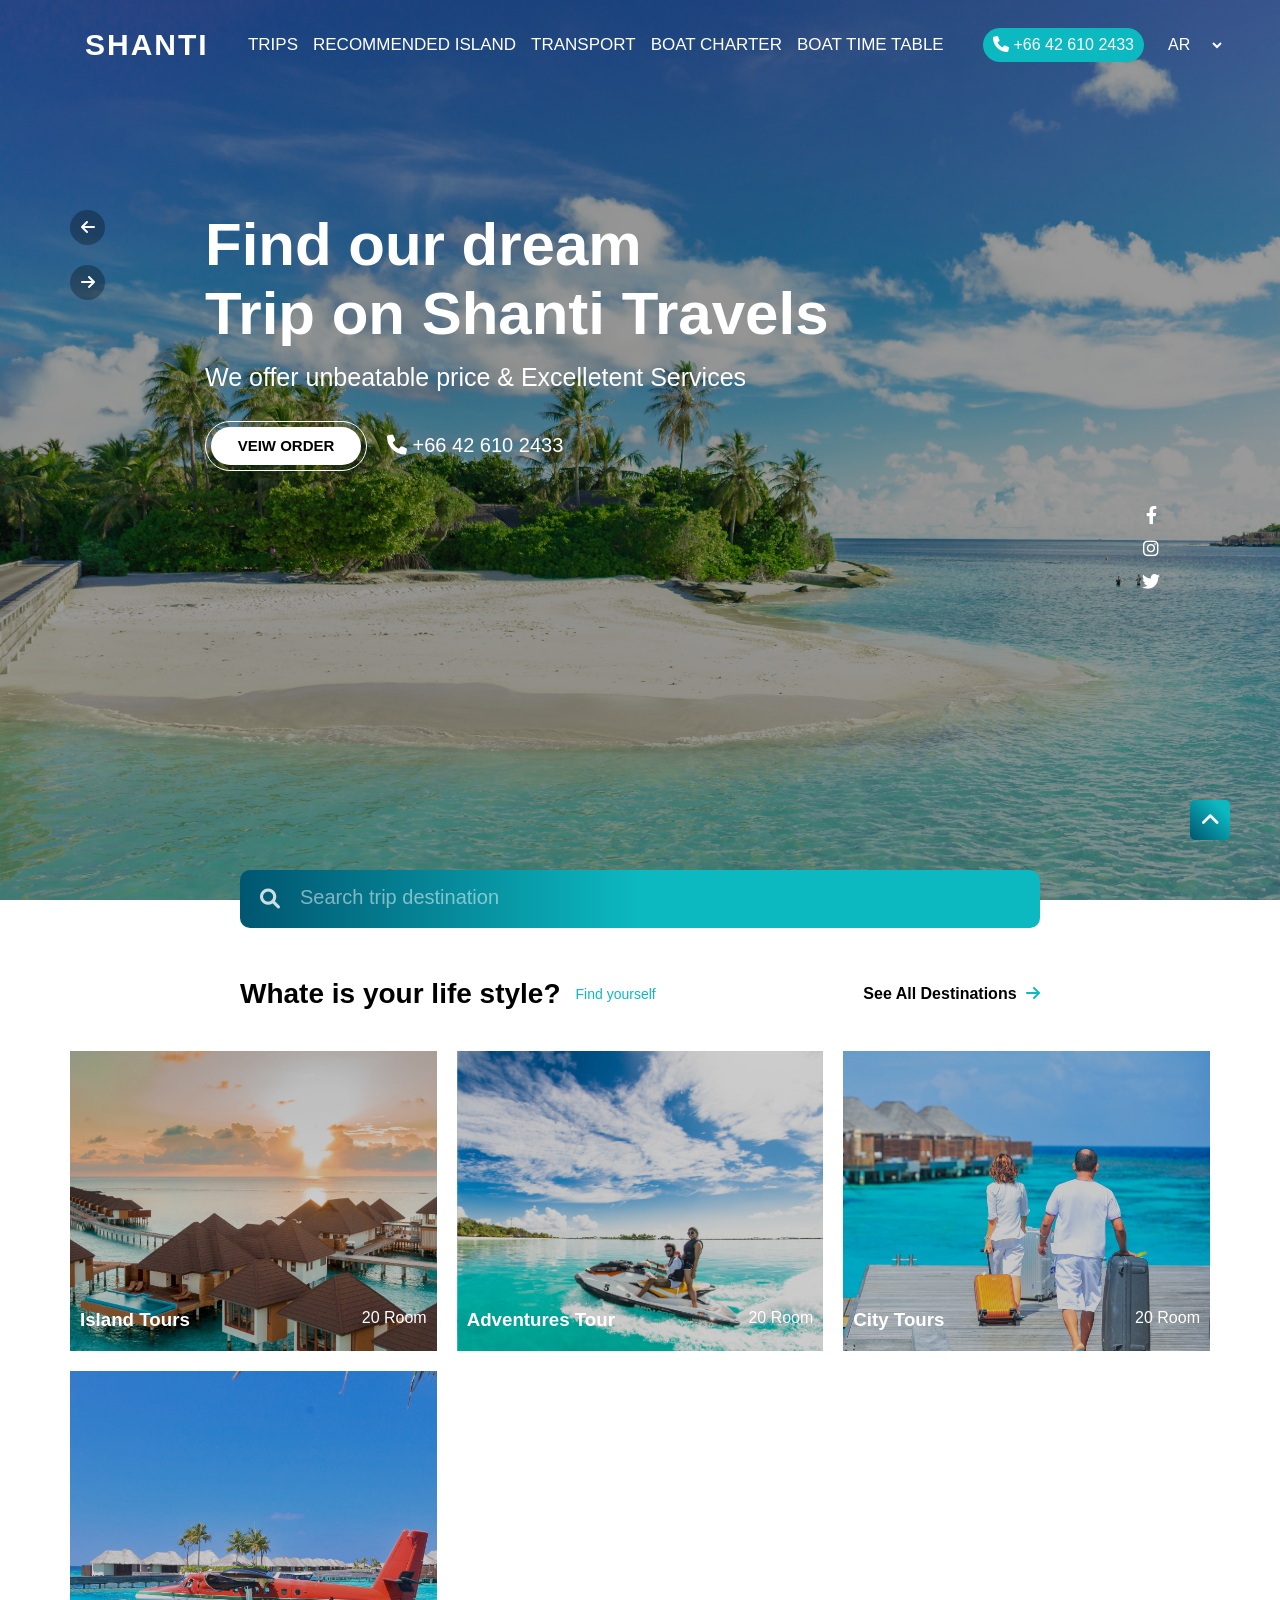
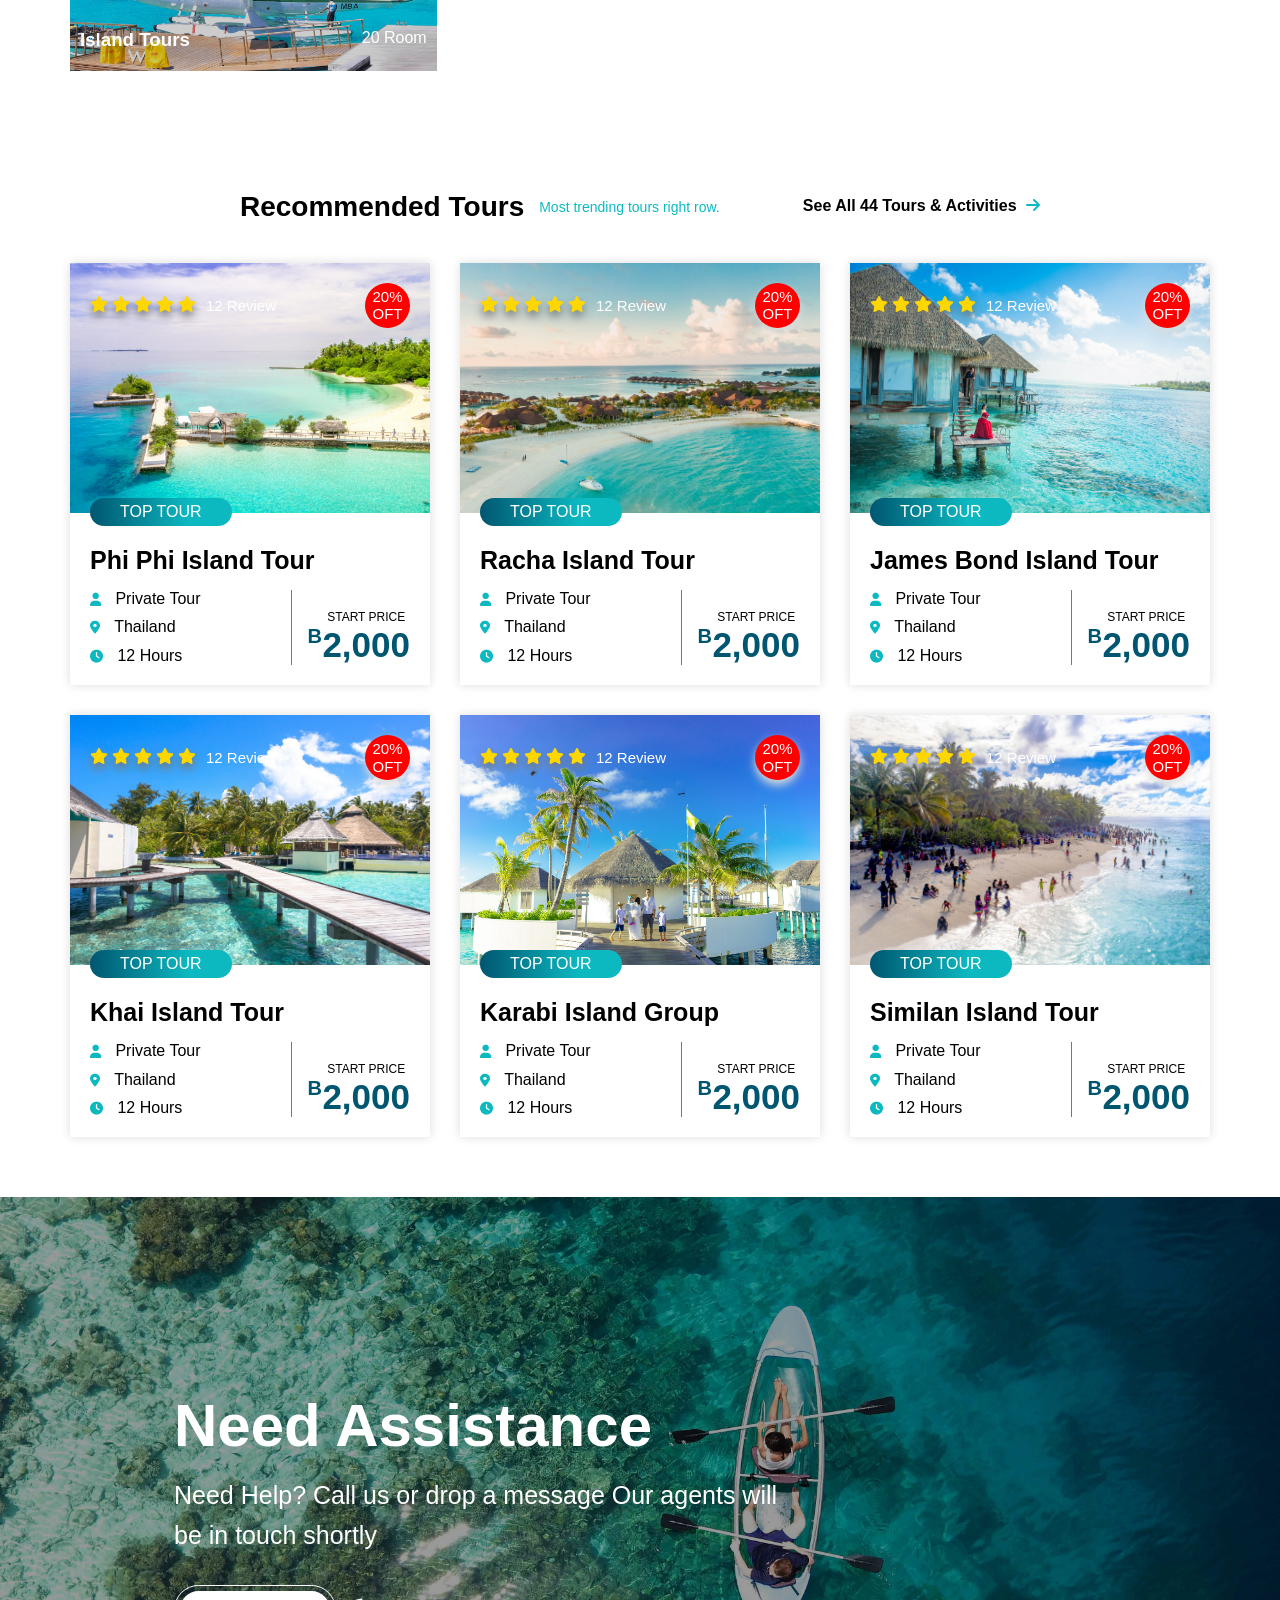
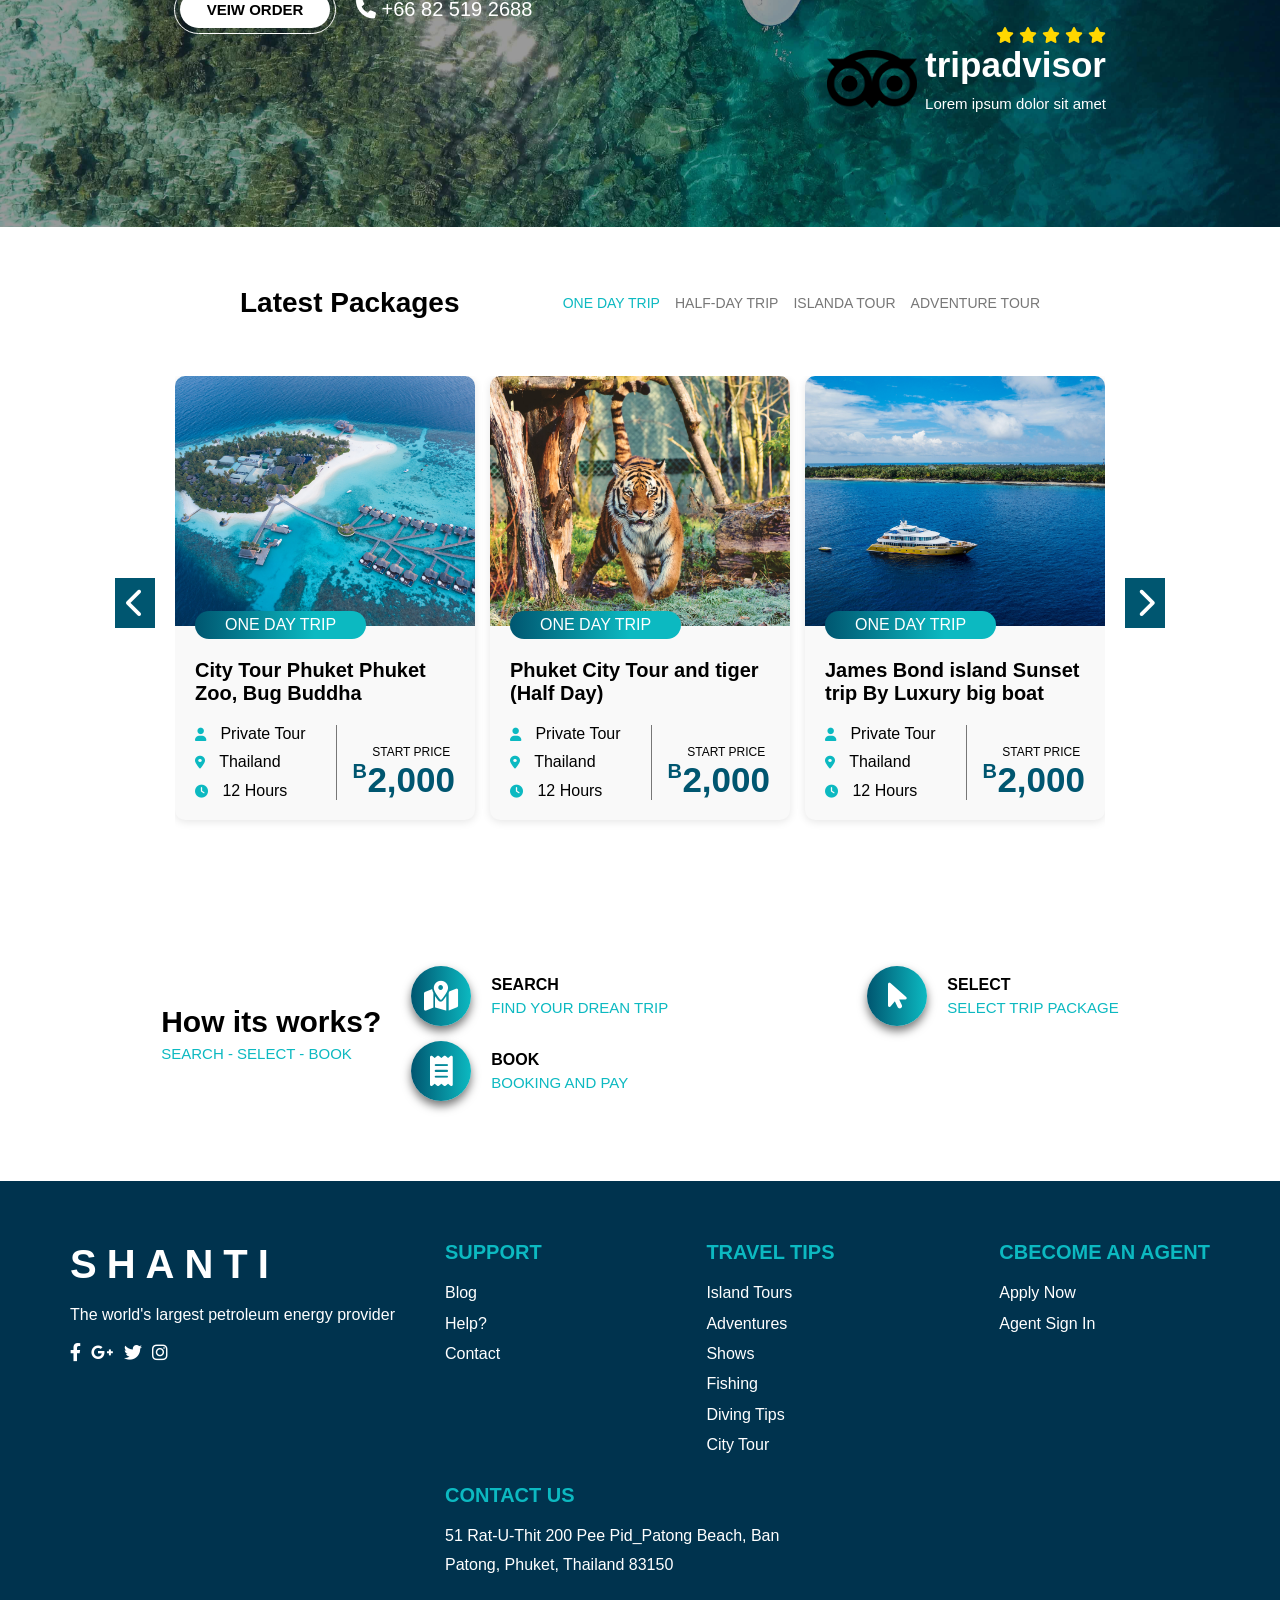
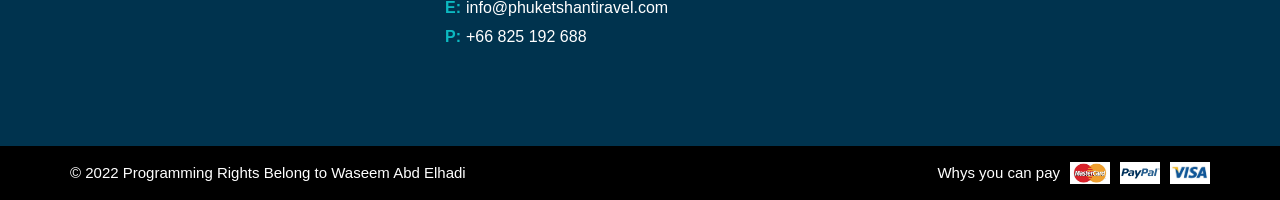
==== commit 75e6f7d2: "some edits" ====
--- a/index.html
+++ b/index.html
@@ -1,579 +1,637 @@
 <html lang="en">
-<head>
-    <meta charset="UTF-8">
-    <meta http-equiv="X-UA-Compatible" content="IE=edge">
-    <meta name="viewport" content="width=device-width, initial-scale=1.0">
+  <head>
+    <meta charset="UTF-8" />
+    <meta http-equiv="X-UA-Compatible" content="IE=edge" />
+    <meta name="viewport" content="width=device-width, initial-scale=1.0" />
     <!-- normalize ربط ملف ال -->
-    <link rel="stylesheet" href="../css/normalize.css">
+    <link rel="stylesheet" href="../css/normalize.css" />
     <!-- Font Awessome Library -->
-    <link rel="stylesheet" href="../css/all.min.css">
+    <link rel="stylesheet" href="../css/all.min.css" />
     <!-- Google Fonts-->
-    <link rel="preconnect" href="https://fonts.googleapis.com">
-    <link rel="preconnect" href="https://fonts.gstatic.com" crossorigin>
-    <link href="https://fonts.googleapis.com/css2?family=Anton&family=Lobster&family=Open+Sans:wght@400;700&display=swap" rel="stylesheet">
+    <link rel="preconnect" href="https://fonts.googleapis.com" />
+    <link rel="preconnect" href="https://fonts.gstatic.com" crossorigin />
+    <link
+      href="https://fonts.googleapis.com/css2?family=Anton&family=Lobster&family=Open+Sans:wght@400;700&display=swap"
+      rel="stylesheet"
+    />
     <!-- tab image -->
-    <link rel="shortcut icon" href="../images/tourism-icon-7.jpg">
+    <link rel="shortcut icon" href="../images/tourism-icon-7.jpg" />
     <!-- css ربط ملف ال -->
-    <link rel="stylesheet" href="../css/shanti.css">
+    <link rel="stylesheet" href="../css/shanti.css" />
     <title>Document</title>
-</head>
-<body>
-    
+  </head>
+  <body>
     <a class="goto-up flex" href="#">
-        <i class="fa-solid fa-angle-up"></i>
+      <i class="fa-solid fa-angle-up"></i>
     </a>
-        
+
     <!-- Start Landing -->
     <div class="landing">
-        <div class="container">
-            <div class="head">
-                <div class="container align-center">
-                    <div class="logo">
-                        <span>Shanti</span>
-                    </div>
-                    <i class="fa-solid fa-bars menu">
-                        <div class="list">
-                            <a href="#">Trips</a>
-                            <a href="#">Recommended Island</a>
-                            <a href="#">Transport</a>
-                            <a href="#">Boat Charter</a>
-                            <a href="#">Boat Time Table</a>
-                        </div>
-                    </i>
-                    <div class="main-nav align-center">
-                        <a href="#">Trips</a>
-                        <a href="#">Recommended Island</a>
-                        <a href="#">Transport</a>
-                        <a href="#">Boat Charter</a>
-                        <a href="#">Boat Time Table</a>
-                    </div>
-                    <div class="contact">
-                        <a href="#"><i class="fa-solid fa-phone"></i> +66 42 610 2433</a>
-                        <select id="list" name="Menu">
-                            <optgroup label="Language">
-                                <option value="0" class="active" selected> <img src="../Images/flag (6).png" alt=""> AR</option>
-                                <option value="1"> <img src="../Images/flag (4).png" alt=""> EN</option>
-                                <option value="1"> <img src="../Images/flag (3).png" alt=""> NI</option>
-                                <option value="1"> <img src="../Images/flag (2).png" alt=""> FI</option>
-                                <option value="1"> <img src="../Images/flag (5).png" alt=""> FR</option>
-                                <option value="1"> <img src="../Images/flag (1).png" alt=""> DE</option>
-                            </optgroup>
-                        </select>
-                    </div>
-                </div>
-            </div>
-            <div class="text align-center">
-                <div class="info">
-                    <div class="icon">
-                        <i class="fa-solid fa-arrow-left"></i>
-                        <i class="fa-solid fa-arrow-right"></i>
-                    </div>
-                    <div>
-                        <h1>Find our dream <br> Trip on Shanti Travels</h1>
-                        <p>We offer unbeatable price & Excelletent Services</p>
-                        <div class="cont align-center">
-                            <div>
-                                <button>Veiw Order</button>
-                            </div>
-                            <span><i class="fa-solid fa-phone"></i> +66 42 610 2433</span>
-                        </div>
-                    </div>
-                </div>
-                <div class="social">
-                    <ul class="media">
-                        <li><a href="https://www.facebook.com/waseemabdalhady" target="_blank"><i class="fa-brands fa-facebook-f"></i></a></li>
-                        <li><a href="https://instagram.com/waseem.abdalhady?igshid=YmMyMTA2M2Y=" target="_blank"><i class="fa-brands fa-instagram"></i></a></li>
-                        <li><a href="https://twitter.com/waseemabdalhady?t=QJAT2PNtrkgWLsMdi1pN5w&s=09" target="_blank"><i class="fa-brands fa-twitter"></i></a></li>
-                    </ul>
-                </div>
-            </div>
-        </div>
+      <div class="container">
+        <div class="head">
+          <div class="container align-center">
+            <div class="logo">
+              <span>Shanti</span>
+            </div>
+            <i class="fa-solid fa-bars menu">
+              <div class="list">
+                <a href="#">Trips</a>
+                <a href="#">Recommended Island</a>
+                <a href="#">Transport</a>
+                <a href="#">Boat Charter</a>
+                <a href="#">Boat Time Table</a>
+              </div>
+            </i>
+            <div class="main-nav align-center">
+              <a href="#">Trips</a>
+              <a href="#">Recommended Island</a>
+              <a href="#">Transport</a>
+              <a href="#">Boat Charter</a>
+              <a href="#">Boat Time Table</a>
+            </div>
+            <div class="contact">
+              <a href="#"><i class="fa-solid fa-phone"></i> +66 42 610 2433</a>
+              <select id="list" name="Menu">
+                <optgroup label="Language">
+                  <option value="0" class="active" selected>
+                    <img src="../Images/flag (6).png" alt="" /> AR
+                  </option>
+                  <option value="1">
+                    <img src="../Images/flag (4).png" alt="" /> EN
+                  </option>
+                  <option value="1">
+                    <img src="../Images/flag (3).png" alt="" /> NI
+                  </option>
+                  <option value="1">
+                    <img src="../Images/flag (2).png" alt="" /> FI
+                  </option>
+                  <option value="1">
+                    <img src="../Images/flag (5).png" alt="" /> FR
+                  </option>
+                  <option value="1">
+                    <img src="../Images/flag (1).png" alt="" /> DE
+                  </option>
+                </optgroup>
+              </select>
+            </div>
+          </div>
+        </div>
+        <div class="text align-center">
+          <div class="info">
+            <div class="icon">
+              <i class="fa-solid fa-arrow-left"></i>
+              <i class="fa-solid fa-arrow-right"></i>
+            </div>
+            <div>
+              <h1>
+                Find our dream <br />
+                Trip on Shanti Travels
+              </h1>
+              <p>We offer unbeatable price & Excelletent Services</p>
+              <div class="cont align-center">
+                <div>
+                  <button>Veiw Order</button>
+                </div>
+                <span><i class="fa-solid fa-phone"></i> +66 42 610 2433</span>
+              </div>
+            </div>
+          </div>
+          <div class="social">
+            <ul class="media">
+              <li>
+                <a
+                  href="https://www.facebook.com/waseemabdalhady"
+                  target="_blank"
+                  ><i class="fa-brands fa-facebook-f"></i
+                ></a>
+              </li>
+              <li>
+                <a
+                  href="https://instagram.com/waseem.abdalhady?igshid=YmMyMTA2M2Y="
+                  target="_blank"
+                  ><i class="fa-brands fa-instagram"></i
+                ></a>
+              </li>
+              <li>
+                <a
+                  href="https://twitter.com/waseemabdalhady?t=QJAT2PNtrkgWLsMdi1pN5w&s=09"
+                  target="_blank"
+                  ><i class="fa-brands fa-twitter"></i
+                ></a>
+              </li>
+            </ul>
+          </div>
+        </div>
+      </div>
     </div>
     <!-- End Landing -->
 
     <!-- Start Life Style -->
     <div class="style">
-        <div class="container">
-            <div class="search flex">
-                <i class="fa-solid fa-magnifying-glass"></i>
-                <input type="search" placeholder="Search trip destination">
-            </div>
-            <div class="title">
-                <div>
-                    <h2>Whate is your life style?</h2>
-                    <a href="#">Find yourself</a>
-                </div>
-                <span>See all Destinations <i class="fa-solid fa-arrow-right"></i></span>
-            </div>
-            <div class="images">
-                <div class="unit">
-                    <div>
-                        <div class="info">
-                            <h3>Island Tours</h3>
-                            <span>20 Room</span>
-                        </div>
-                    </div>
-                </div>
-                <div class="unit">
-                    <div>
-                        <div class="info">
-                            <h3>Adventures Tour</h3>
-                            <span>20 Room</span>
-                        </div>
-                    </div>
-                </div>
-                <div class="unit">
-                    <div>
-                        <div class="info">
-                            <h3>City Tours</h3>
-                            <span>20 Room</span>
-                        </div>
-                    </div>
-                </div>
-                <div class="unit">
-                    <div>
-                        <div class="info">
-                            <h3>Island Tours</h3>
-                            <span>20 Room</span>
-                        </div>
-                    </div>
-                </div>
-            </div>
-        </div>
+      <div class="container">
+        <div class="search flex">
+          <i class="fa-solid fa-magnifying-glass"></i>
+          <input type="search" placeholder="Search trip destination" />
+        </div>
+        <div class="title">
+          <div>
+            <h2>Whate is your life style?</h2>
+            <a href="#">Find yourself</a>
+          </div>
+          <span
+            >See all Destinations <i class="fa-solid fa-arrow-right"></i
+          ></span>
+        </div>
+        <div class="images">
+          <div class="unit">
+            <div>
+              <div class="info">
+                <h3>Island Tours</h3>
+                <span>20 Room</span>
+              </div>
+            </div>
+          </div>
+          <div class="unit">
+            <div>
+              <div class="info">
+                <h3>Adventures Tour</h3>
+                <span>20 Room</span>
+              </div>
+            </div>
+          </div>
+          <div class="unit">
+            <div>
+              <div class="info">
+                <h3>City Tours</h3>
+                <span>20 Room</span>
+              </div>
+            </div>
+          </div>
+          <div class="unit">
+            <div>
+              <div class="info">
+                <h3>Island Tours</h3>
+                <span>20 Room</span>
+              </div>
+            </div>
+          </div>
+        </div>
+      </div>
     </div>
     <!-- End Life Style -->
-    
+
     <!-- Start Places -->
     <div class="places">
-        <div class="container">
-            <div class="title">
-                <div>
-                    <h2>Recommended Tours</h2>
-                    <a href="#">Most trending tours right row.</a>
-                </div>
-                <span>See all 44 tours & activities <i class="fa-solid fa-arrow-right"></i></span>
-            </div>
-            <div class="main-places">
-                <div class="box">
-                    <div class="image">
-                        <div class="evaluation align-center">
-                            <div class="align-center">
-                                <ul class="flex">
-                                    <li><i class="fa-solid fa-star"></i></li>
-                                    <li><i class="fa-solid fa-star"></i></li>
-                                    <li><i class="fa-solid fa-star"></i></li>
-                                    <li><i class="fa-solid fa-star"></i></li>
-                                    <li><i class="fa-solid fa-star"></i></li>
-                                </ul>
-                                <span>12 Review</span>
-                            </div>
-                            <div class="active flex">
-                                <span>20% OFT</span>
-                            </div>
-                        </div>
-                    </div>
-                    <div class="text">
-                        <p>Top Tour</p>
-                        <h3>Phi Phi Island Tour</h3>
-                        <div>
-                            <div class="info">
-                                <span><i class="fa-solid fa-user"></i> Private Tour</span>
-                                <span><i class="fa-solid fa-location-dot"></i> Thailand</span>
-                                <span><i class="fa-solid fa-clock"></i> 12 Hours</span>
-                            </div>
-                            <div class="price">
-                                <span>Start Price</span>
-                                <span>2,000</span>
-                            </div>
-                        </div>
-                    </div>
-                </div>
-                <div class="box">
-                    <div class="image">
-                        <div class="evaluation align-center">
-                            <div class="align-center">
-                                <ul class="flex">
-                                    <li><i class="fa-solid fa-star"></i></li>
-                                    <li><i class="fa-solid fa-star"></i></li>
-                                    <li><i class="fa-solid fa-star"></i></li>
-                                    <li><i class="fa-solid fa-star"></i></li>
-                                    <li><i class="fa-solid fa-star"></i></li>
-                                </ul>
-                                <span>12 Review</span>
-                            </div>
-                            <div class="active flex">
-                                <span>20% OFT</span>
-                            </div>
-                        </div>
-                    </div>
-                    <div class="text">
-                        <p>Top Tour</p>
-                        <h3>Racha Island Tour</h3>
-                        <div>
-                            <div class="info">
-                                <span><i class="fa-solid fa-user"></i> Private Tour</span>
-                                <span><i class="fa-solid fa-location-dot"></i> Thailand</span>
-                                <span><i class="fa-solid fa-clock"></i> 12 Hours</span>
-                            </div>
-                            <div class="price">
-                                <span>Start Price</span>
-                                <span>2,000</span>
-                            </div>
-                        </div>
-                    </div>
-                </div>
-                <div class="box">
-                    <div class="image">
-                        <div class="evaluation align-center">
-                            <div class="align-center">
-                                <ul class="flex">
-                                    <li><i class="fa-solid fa-star"></i></li>
-                                    <li><i class="fa-solid fa-star"></i></li>
-                                    <li><i class="fa-solid fa-star"></i></li>
-                                    <li><i class="fa-solid fa-star"></i></li>
-                                    <li><i class="fa-solid fa-star"></i></li>
-                                </ul>
-                                <span>12 Review</span>
-                            </div>
-                            <div class="active flex">
-                                <span>20% OFT</span>
-                            </div>
-                        </div>
-                    </div>
-                    <div class="text">
-                        <p>Top Tour</p>
-                        <h3>James Bond Island Tour</h3>
-                        <div>
-                            <div class="info">
-                                <span><i class="fa-solid fa-user"></i> Private Tour</span>
-                                <span><i class="fa-solid fa-location-dot"></i> Thailand</span>
-                                <span><i class="fa-solid fa-clock"></i> 12 Hours</span>
-                            </div>
-                            <div class="price">
-                                <span>Start Price</span>
-                                <span>2,000</span>
-                            </div>
-                        </div>
-                    </div>
-                </div>
-                <div class="box">
-                    <div class="image">
-                        <div class="evaluation align-center">
-                            <div class="align-center">
-                                <ul class="flex">
-                                    <li><i class="fa-solid fa-star"></i></li>
-                                    <li><i class="fa-solid fa-star"></i></li>
-                                    <li><i class="fa-solid fa-star"></i></li>
-                                    <li><i class="fa-solid fa-star"></i></li>
-                                    <li><i class="fa-solid fa-star"></i></li>
-                                </ul>
-                                <span>12 Review</span>
-                            </div>
-                            <div class="active flex">
-                                <span>20% OFT</span>
-                            </div>
-                        </div>
-                    </div>
-                    <div class="text">
-                        <p>Top Tour</p>
-                        <h3>Khai Island Tour</h3>
-                        <div>
-                            <div class="info">
-                                <span><i class="fa-solid fa-user"></i> Private Tour</span>
-                                <span><i class="fa-solid fa-location-dot"></i> Thailand</span>
-                                <span><i class="fa-solid fa-clock"></i> 12 Hours</span>
-                            </div>
-                            <div class="price">
-                                <span>Start Price</span>
-                                <span>2,000</span>
-                            </div>
-                        </div>
-                    </div>
-                </div>
-                <div class="box">
-                    <div class="image">
-                        <div class="evaluation align-center">
-                            <div class="align-center">
-                                <ul class="flex">
-                                    <li><i class="fa-solid fa-star"></i></li>
-                                    <li><i class="fa-solid fa-star"></i></li>
-                                    <li><i class="fa-solid fa-star"></i></li>
-                                    <li><i class="fa-solid fa-star"></i></li>
-                                    <li><i class="fa-solid fa-star"></i></li>
-                                </ul>
-                                <span>12 Review</span>
-                            </div>
-                            <div class="active flex">
-                                <span>20% OFT</span>
-                            </div>
-                        </div>
-                    </div>
-                    <div class="text">
-                        <p>Top Tour</p>
-                        <h3>Karabi Island Group</h3>
-                        <div>
-                            <div class="info">
-                                <span><i class="fa-solid fa-user"></i> Private Tour</span>
-                                <span><i class="fa-solid fa-location-dot"></i> Thailand</span>
-                                <span><i class="fa-solid fa-clock"></i> 12 Hours</span>
-                            </div>
-                            <div class="price">
-                                <span>Start Price</span>
-                                <span>2,000</span>
-                            </div>
-                        </div>
-                    </div>
-                </div>
-                <div class="box">
-                    <div class="image">
-                        <div class="evaluation align-center">
-                            <div class="align-center">
-                                <ul class="flex">
-                                    <li><i class="fa-solid fa-star"></i></li>
-                                    <li><i class="fa-solid fa-star"></i></li>
-                                    <li><i class="fa-solid fa-star"></i></li>
-                                    <li><i class="fa-solid fa-star"></i></li>
-                                    <li><i class="fa-solid fa-star"></i></li>
-                                </ul>
-                                <span>12 Review</span>
-                            </div>
-                            <div class="active flex">
-                                <span>20% OFT</span>
-                            </div>
-                        </div>
-                    </div>
-                    <div class="text">
-                        <p>Top Tour</p>
-                        <h3>Similan Island Tour</h3>
-                        <div>
-                            <div class="info">
-                                <span><i class="fa-solid fa-user"></i> Private Tour</span>
-                                <span><i class="fa-solid fa-location-dot"></i> Thailand</span>
-                                <span><i class="fa-solid fa-clock"></i> 12 Hours</span>
-                            </div>
-                            <div class="price">
-                                <span>Start Price</span>
-                                <span>2,000</span>
-                            </div>
-                        </div>
-                    </div>
-                </div>
-            </div>
-        </div>
+      <div class="container">
+        <div class="title">
+          <div>
+            <h2>Recommended Tours</h2>
+            <a href="#">Most trending tours right row.</a>
+          </div>
+          <span
+            >See all 44 tours & activities
+            <i class="fa-solid fa-arrow-right"></i
+          ></span>
+        </div>
+        <div class="main-places">
+          <div class="box">
+            <div class="image">
+              <div class="evaluation align-center">
+                <div class="align-center">
+                  <ul class="flex">
+                    <li><i class="fa-solid fa-star"></i></li>
+                    <li><i class="fa-solid fa-star"></i></li>
+                    <li><i class="fa-solid fa-star"></i></li>
+                    <li><i class="fa-solid fa-star"></i></li>
+                    <li><i class="fa-solid fa-star"></i></li>
+                  </ul>
+                  <span>12 Review</span>
+                </div>
+                <div class="active flex">
+                  <span>20% OFT</span>
+                </div>
+              </div>
+            </div>
+            <div class="text">
+              <p>Top Tour</p>
+              <h3>Phi Phi Island Tour</h3>
+              <div>
+                <div class="info">
+                  <span><i class="fa-solid fa-user"></i> Private Tour</span>
+                  <span><i class="fa-solid fa-location-dot"></i> Thailand</span>
+                  <span><i class="fa-solid fa-clock"></i> 12 Hours</span>
+                </div>
+                <div class="price">
+                  <span>Start Price</span>
+                  <span>2,000</span>
+                </div>
+              </div>
+            </div>
+          </div>
+          <div class="box">
+            <div class="image">
+              <div class="evaluation align-center">
+                <div class="align-center">
+                  <ul class="flex">
+                    <li><i class="fa-solid fa-star"></i></li>
+                    <li><i class="fa-solid fa-star"></i></li>
+                    <li><i class="fa-solid fa-star"></i></li>
+                    <li><i class="fa-solid fa-star"></i></li>
+                    <li><i class="fa-solid fa-star"></i></li>
+                  </ul>
+                  <span>12 Review</span>
+                </div>
+                <div class="active flex">
+                  <span>20% OFT</span>
+                </div>
+              </div>
+            </div>
+            <div class="text">
+              <p>Top Tour</p>
+              <h3>Racha Island Tour</h3>
+              <div>
+                <div class="info">
+                  <span><i class="fa-solid fa-user"></i> Private Tour</span>
+                  <span><i class="fa-solid fa-location-dot"></i> Thailand</span>
+                  <span><i class="fa-solid fa-clock"></i> 12 Hours</span>
+                </div>
+                <div class="price">
+                  <span>Start Price</span>
+                  <span>2,000</span>
+                </div>
+              </div>
+            </div>
+          </div>
+          <div class="box">
+            <div class="image">
+              <div class="evaluation align-center">
+                <div class="align-center">
+                  <ul class="flex">
+                    <li><i class="fa-solid fa-star"></i></li>
+                    <li><i class="fa-solid fa-star"></i></li>
+                    <li><i class="fa-solid fa-star"></i></li>
+                    <li><i class="fa-solid fa-star"></i></li>
+                    <li><i class="fa-solid fa-star"></i></li>
+                  </ul>
+                  <span>12 Review</span>
+                </div>
+                <div class="active flex">
+                  <span>20% OFT</span>
+                </div>
+              </div>
+            </div>
+            <div class="text">
+              <p>Top Tour</p>
+              <h3>James Bond Island Tour</h3>
+              <div>
+                <div class="info">
+                  <span><i class="fa-solid fa-user"></i> Private Tour</span>
+                  <span><i class="fa-solid fa-location-dot"></i> Thailand</span>
+                  <span><i class="fa-solid fa-clock"></i> 12 Hours</span>
+                </div>
+                <div class="price">
+                  <span>Start Price</span>
+                  <span>2,000</span>
+                </div>
+              </div>
+            </div>
+          </div>
+          <div class="box">
+            <div class="image">
+              <div class="evaluation align-center">
+                <div class="align-center">
+                  <ul class="flex">
+                    <li><i class="fa-solid fa-star"></i></li>
+                    <li><i class="fa-solid fa-star"></i></li>
+                    <li><i class="fa-solid fa-star"></i></li>
+                    <li><i class="fa-solid fa-star"></i></li>
+                    <li><i class="fa-solid fa-star"></i></li>
+                  </ul>
+                  <span>12 Review</span>
+                </div>
+                <div class="active flex">
+                  <span>20% OFT</span>
+                </div>
+              </div>
+            </div>
+            <div class="text">
+              <p>Top Tour</p>
+              <h3>Khai Island Tour</h3>
+              <div>
+                <div class="info">
+                  <span><i class="fa-solid fa-user"></i> Private Tour</span>
+                  <span><i class="fa-solid fa-location-dot"></i> Thailand</span>
+                  <span><i class="fa-solid fa-clock"></i> 12 Hours</span>
+                </div>
+                <div class="price">
+                  <span>Start Price</span>
+                  <span>2,000</span>
+                </div>
+              </div>
+            </div>
+          </div>
+          <div class="box">
+            <div class="image">
+              <div class="evaluation align-center">
+                <div class="align-center">
+                  <ul class="flex">
+                    <li><i class="fa-solid fa-star"></i></li>
+                    <li><i class="fa-solid fa-star"></i></li>
+                    <li><i class="fa-solid fa-star"></i></li>
+                    <li><i class="fa-solid fa-star"></i></li>
+                    <li><i class="fa-solid fa-star"></i></li>
+                  </ul>
+                  <span>12 Review</span>
+                </div>
+                <div class="active flex">
+                  <span>20% OFT</span>
+                </div>
+              </div>
+            </div>
+            <div class="text">
+              <p>Top Tour</p>
+              <h3>Karabi Island Group</h3>
+              <div>
+                <div class="info">
+                  <span><i class="fa-solid fa-user"></i> Private Tour</span>
+                  <span><i class="fa-solid fa-location-dot"></i> Thailand</span>
+                  <span><i class="fa-solid fa-clock"></i> 12 Hours</span>
+                </div>
+                <div class="price">
+                  <span>Start Price</span>
+                  <span>2,000</span>
+                </div>
+              </div>
+            </div>
+          </div>
+          <div class="box">
+            <div class="image">
+              <div class="evaluation align-center">
+                <div class="align-center">
+                  <ul class="flex">
+                    <li><i class="fa-solid fa-star"></i></li>
+                    <li><i class="fa-solid fa-star"></i></li>
+                    <li><i class="fa-solid fa-star"></i></li>
+                    <li><i class="fa-solid fa-star"></i></li>
+                    <li><i class="fa-solid fa-star"></i></li>
+                  </ul>
+                  <span>12 Review</span>
+                </div>
+                <div class="active flex">
+                  <span>20% OFT</span>
+                </div>
+              </div>
+            </div>
+            <div class="text">
+              <p>Top Tour</p>
+              <h3>Similan Island Tour</h3>
+              <div>
+                <div class="info">
+                  <span><i class="fa-solid fa-user"></i> Private Tour</span>
+                  <span><i class="fa-solid fa-location-dot"></i> Thailand</span>
+                  <span><i class="fa-solid fa-clock"></i> 12 Hours</span>
+                </div>
+                <div class="price">
+                  <span>Start Price</span>
+                  <span>2,000</span>
+                </div>
+              </div>
+            </div>
+          </div>
+        </div>
+      </div>
     </div>
     <!-- End Places -->
-    
+
     <!-- Start Assistance -->
     <div class="assistance">
-        <div class="container flex">
-            <div class="text flex">
-                <div class="info">
-                    <h1>Need Assistance</h1>
-                    <p>Need Help? Call us or drop a message Our agents will <br> be in touch shortly</p>
-                    <div class="cont align-center">
-                        <div>
-                            <button>Veiw Order</button>
-                        </div>
-                        <span><i class="fa-solid fa-phone"></i> +66 82 519 2688</span>
-                    </div>
-                </div>
-                <div class="social">
-                    <ul>
-                        <li><i class="fa-solid fa-star"></i></li>
-                        <li><i class="fa-solid fa-star"></i></li>
-                        <li><i class="fa-solid fa-star"></i></li>
-                        <li><i class="fa-solid fa-star"></i></li>
-                        <li><i class="fa-solid fa-star"></i></li>
-                    </ul>
-                    <div class="align-center">
-                        <img src="../Images/tripadvisor.png" alt="">
-                        <div>
-                            <h2>tripadvisor</h2>
-                            <p>Lorem ipsum dolor sit amet</p>
-                        </div>
-                    </div>
-                </div>
-            </div>
-        </div>
+      <div class="container flex">
+        <div class="text flex">
+          <div class="info">
+            <h1>Need Assistance</h1>
+            <p>
+              Need Help? Call us or drop a message Our agents will <br />
+              be in touch shortly
+            </p>
+            <div class="cont align-center">
+              <div>
+                <button>Veiw Order</button>
+              </div>
+              <span><i class="fa-solid fa-phone"></i> +66 82 519 2688</span>
+            </div>
+          </div>
+          <div class="social">
+            <ul>
+              <li><i class="fa-solid fa-star"></i></li>
+              <li><i class="fa-solid fa-star"></i></li>
+              <li><i class="fa-solid fa-star"></i></li>
+              <li><i class="fa-solid fa-star"></i></li>
+              <li><i class="fa-solid fa-star"></i></li>
+            </ul>
+            <div class="align-center">
+              <img src="../Images/tripadvisor.png" alt="" />
+              <div>
+                <h2>tripadvisor</h2>
+                <p>Lorem ipsum dolor sit amet</p>
+              </div>
+            </div>
+          </div>
+        </div>
+      </div>
     </div>
     <!-- End Assistance -->
 
     <!-- Start Packages -->
     <div class="packages">
-        <div class="container">
-            <div class="title">
-                <h2>Latest Packages</h2>
-                <div class="list">
-                    <a href="#">One Day Trip</a>
-                    <a href="#">Half-Day Trip</a>
-                    <a href="#">Islanda Tour</a>
-                    <a href="#">Adventure Tour</a>
-                </div>
-            </div>
-            <div class="packages-wrapper">
-                <i class="fa-solid fa-chevron-left arrow flex"></i>
-                <div class="main-packages flex">
-                    <div class="box">
-                        <div class="image"></div>
-                        <div class="text">
-                            <p>One Day Trip</p>
-                            <h3>City Tour Phuket Phuket Zoo, Bug Buddha</h3>
-                            <div>
-                                <div class="info">
-                                    <span><i class="fa-solid fa-user"></i> Private Tour</span>
-                                    <span><i class="fa-solid fa-location-dot"></i> Thailand</span>
-                                    <span><i class="fa-solid fa-clock"></i> 12 Hours</span>
-                                </div>
-                                <div class="price">
-                                    <span>Start Price</span>
-                                    <span>2,000</span>
-                                </div>
-                            </div>
-                        </div>
-                    </div>
-                    <div class="box">
-                        <div class="image"></div>
-                        <div class="text">
-                            <p>One Day Trip</p>
-                            <h3>Phuket City Tour and tiger (Half Day)</h3>
-                            <div>
-                                <div class="info">
-                                    <span><i class="fa-solid fa-user"></i> Private Tour</span>
-                                    <span><i class="fa-solid fa-location-dot"></i> Thailand</span>
-                                    <span><i class="fa-solid fa-clock"></i> 12 Hours</span>
-                                </div>
-                                <div class="price">
-                                    <span>Start Price</span>
-                                    <span>2,000</span>
-                                </div>
-                            </div>
-                        </div>
-                    </div>
-                    <div class="box">
-                        <div class="image"></div>
-                        <div class="text">
-                            <p>One Day Trip</p>
-                            <h3>James Bond island Sunset trip By Luxury big boat</h3>
-                            <div>
-                                <div class="info">
-                                    <span><i class="fa-solid fa-user"></i> Private Tour</span>
-                                    <span><i class="fa-solid fa-location-dot"></i> Thailand</span>
-                                    <span><i class="fa-solid fa-clock"></i> 12 Hours</span>
-                                </div>
-                                <div class="price">
-                                    <span>Start Price</span>
-                                    <span>2,000</span>
-                                </div>
-                            </div>
-                        </div>
-                    </div>
-                </div>
-                <i class="fa-solid fa-chevron-right arrow flex"></i>
-            </div>
-            <div class="question align-center">
+      <div class="container">
+        <div class="title">
+          <h2>Latest Packages</h2>
+          <div class="list">
+            <a href="#">One Day Trip</a>
+            <a href="#">Half-Day Trip</a>
+            <a href="#">Islanda Tour</a>
+            <a href="#">Adventure Tour</a>
+          </div>
+        </div>
+        <div class="packages-wrapper">
+          <i class="fa-solid fa-chevron-left arrow flex"></i>
+          <div class="main-packages flex">
+            <div class="box">
+              <div class="image"></div>
+              <div class="text">
+                <p>One Day Trip</p>
+                <h3>City Tour Phuket Phuket Zoo, Bug Buddha</h3>
                 <div>
-                    <h2>How its works?</h2>
-                    <a href="#">Search - Select - Book</a>
-                </div>
-                <div class="box align-center">
-                    <div class="unit align-center">
-                        <i class="fa-solid fa-map-location-dot flex"></i>
-                        <div>
-                            <span>Search</span>
-                            <a href="#">Find Your Drean Trip</a>
-                        </div>
-                    </div>
-                    <div class="unit align-center">
-                        <i class="fa-solid fa-arrow-pointer flex"></i>
-                        <div>
-                            <span>Select</span>
-                            <a href="#">Select Trip Package</a>
-                        </div>
-                    </div>
-                    <div class="unit align-center">
-                        <i class="fa-solid fa-receipt flex"></i>
-                        <div>
-                            <span>Book</span>
-                            <a href="#">Booking and pay</a>
-                        </div>
-                    </div>
-                </div>
-            </div>
-        </div>
+                  <div class="info">
+                    <span><i class="fa-solid fa-user"></i> Private Tour</span>
+                    <span
+                      ><i class="fa-solid fa-location-dot"></i> Thailand</span
+                    >
+                    <span><i class="fa-solid fa-clock"></i> 12 Hours</span>
+                  </div>
+                  <div class="price">
+                    <span>Start Price</span>
+                    <span>2,000</span>
+                  </div>
+                </div>
+              </div>
+            </div>
+            <div class="box">
+              <div class="image"></div>
+              <div class="text">
+                <p>One Day Trip</p>
+                <h3>Phuket City Tour and tiger (Half Day)</h3>
+                <div>
+                  <div class="info">
+                    <span><i class="fa-solid fa-user"></i> Private Tour</span>
+                    <span
+                      ><i class="fa-solid fa-location-dot"></i> Thailand</span
+                    >
+                    <span><i class="fa-solid fa-clock"></i> 12 Hours</span>
+                  </div>
+                  <div class="price">
+                    <span>Start Price</span>
+                    <span>2,000</span>
+                  </div>
+                </div>
+              </div>
+            </div>
+            <div class="box">
+              <div class="image"></div>
+              <div class="text">
+                <p>One Day Trip</p>
+                <h3>James Bond island Sunset trip By Luxury big boat</h3>
+                <div>
+                  <div class="info">
+                    <span><i class="fa-solid fa-user"></i> Private Tour</span>
+                    <span
+                      ><i class="fa-solid fa-location-dot"></i> Thailand</span
+                    >
+                    <span><i class="fa-solid fa-clock"></i> 12 Hours</span>
+                  </div>
+                  <div class="price">
+                    <span>Start Price</span>
+                    <span>2,000</span>
+                  </div>
+                </div>
+              </div>
+            </div>
+          </div>
+          <i class="fa-solid fa-chevron-right arrow flex"></i>
+        </div>
+        <div class="question align-center">
+          <div>
+            <h2>How its works?</h2>
+            <a href="#">Search - Select - Book</a>
+          </div>
+          <div class="box align-center">
+            <div class="unit align-center">
+              <i class="fa-solid fa-map-location-dot flex"></i>
+              <div>
+                <span>Search</span>
+                <a href="#">Find Your Drean Trip</a>
+              </div>
+            </div>
+            <div class="unit align-center">
+              <i class="fa-solid fa-arrow-pointer flex"></i>
+              <div>
+                <span>Select</span>
+                <a href="#">Select Trip Package</a>
+              </div>
+            </div>
+            <div class="unit align-center">
+              <i class="fa-solid fa-receipt flex"></i>
+              <div>
+                <span>Book</span>
+                <a href="#">Booking and pay</a>
+              </div>
+            </div>
+          </div>
+        </div>
+      </div>
     </div>
     <!-- End Packages -->
 
     <!-- Start Footer -->
     <footer id="footer">
-        <div class="container">
-            <div class="main-footer">
-                <div class="titles">
-                    <h1>SHANTI</h1>
-                    <p>The world's largest petroleum energy provider</p>
-                    <ul class="align-center">
-                        <li><a href="#"><i class="fa-brands fa-facebook-f"></i></a></li>
-                        <li><a href="#"><i class="fa-brands fa-google-plus-g"></i></a></li>
-                        <li><a href="#"><i class="fa-brands fa-twitter"></i></a></li>
-                        <li><a href="#"><i class="fa-brands fa-instagram"></i></a></li>
-                    </ul>
-                </div>
-                <div class="lists">
-                    <div class="box">
-                        <h4>Support</h4>
-                        <ul>
-                            <li><a href="#">blog</a></li>
-                            <li><a href="#">Help?</a></li>
-                            <li><a href="#">Contact</a></li>
-                        </ul>
-                    </div>
-                    <div class="box">
-                        <h4>Travel Tips</h4>
-                        <ul>
-                            <li><a href="#">Island Tours</a></li>
-                            <li><a href="#">Adventures</a></li>
-                            <li><a href="#">Shows</a></li>
-                            <li><a href="#">Fishing</a></li>
-                            <li><a href="#">Diving Tips</a></li>
-                            <li><a href="#">City Tour</a></li>
-                        </ul>
-                    </div>
-                    <div class="box">
-                        <h4>CBecome An Agent</h4>
-                        <ul>
-                            <li><a href="#">Apply now</a></li>
-                            <li><a href="#">Agent sign in</a></li>
-                        </ul>
-                    </div>
-                    <div class="box">
-                        <h4>Contact Us</h4>
-                        <div class="address">
-                            <span>51 Rat-U-Thit 200 Pee Pid_Patong Beach, Ban</span>
-                            <span>Patong, Phuket, Thailand 83150</span>
-                        </div>
-                        <div class="info">
-                            <p><span>E:</span>info@phuketshantiravel.com</p>
-                            <p><span>P:</span>+66 825 192 688</p>
-                        </div>
-                    </div>
-                </div>
-            </div>
-        </div>
+      <div class="container">
+        <div class="main-footer">
+          <div class="titles">
+            <h1>SHANTI</h1>
+            <p>The world's largest petroleum energy provider</p>
+            <ul class="align-center">
+              <li>
+                <a href="#"><i class="fa-brands fa-facebook-f"></i></a>
+              </li>
+              <li>
+                <a href="#"><i class="fa-brands fa-google-plus-g"></i></a>
+              </li>
+              <li>
+                <a href="#"><i class="fa-brands fa-twitter"></i></a>
+              </li>
+              <li>
+                <a href="#"><i class="fa-brands fa-instagram"></i></a>
+              </li>
+            </ul>
+          </div>
+          <div class="lists">
+            <div class="box">
+              <h4>Support</h4>
+              <ul>
+                <li><a href="#">blog</a></li>
+                <li><a href="#">Help?</a></li>
+                <li><a href="#">Contact</a></li>
+              </ul>
+            </div>
+            <div class="box">
+              <h4>Travel Tips</h4>
+              <ul>
+                <li><a href="#">Island Tours</a></li>
+                <li><a href="#">Adventures</a></li>
+                <li><a href="#">Shows</a></li>
+                <li><a href="#">Fishing</a></li>
+                <li><a href="#">Diving Tips</a></li>
+                <li><a href="#">City Tour</a></li>
+              </ul>
+            </div>
+            <div class="box">
+              <h4>CBecome An Agent</h4>
+              <ul>
+                <li><a href="#">Apply now</a></li>
+                <li><a href="#">Agent sign in</a></li>
+              </ul>
+            </div>
+            <div class="box">
+              <h4>Contact Us</h4>
+              <div class="address">
+                <span>51 Rat-U-Thit 200 Pee Pid_Patong Beach, Ban</span>
+                <span>Patong, Phuket, Thailand 83150</span>
+              </div>
+              <div class="info">
+                <p><span>E:</span>info@phuketshantiravel.com</p>
+                <p><span>P:</span>+66 825 192 688</p>
+              </div>
+            </div>
+          </div>
+        </div>
+      </div>
     </footer>
     <!-- End Footer -->
 
     <!-- Start Rights -->
     <div class="rights">
-        <div class="container align-center">
-            <p>&copy; 2022 Programming Rights Belong to Waseem Abd Elhadi</p>
-            <div class="pay align-center">
-                <span>Whys you can pay</span>
-                <img src="../Images/master-card2.jpg" alt="">
-                <img src="../Images/paypal_logo.jpg" alt="">
-                <img src="../Images/visa.jpg" alt="">
-            </div>
-        </div>
+      <div class="container align-center">
+        <p>&copy; 2022 Programming Rights Belong to Waseem Abd Elhadi</p>
+        <div class="pay align-center">
+          <span>Whys you can pay</span>
+          <div class="align-center">
+            <img src="../Images/master-card2.jpg" alt="" />
+            <img src="../Images/paypal_logo.jpg" alt="" />
+            <img src="../Images/visa.jpg" alt="" />
+          </div>
+        </div>
+      </div>
     </div>
     <!-- End Rights -->
-    
-</body>
-</html>+  </body>
+</html>
--- a/css/shanti.css
+++ b/css/shanti.css
@@ -1,955 +1,987 @@
 :root {
-    --main-color: white;
-    --secondary-color: gold;
-    --third-color: #0cb9c1;
-    --four-color: #005670;
-    --section-padding: 60px;
-    --main-transition: 0.5s;
+  --main-color: white;
+  --secondary-color: gold;
+  --third-color: #0cb9c1;
+  --four-color: #005670;
+  --section-padding: 60px;
+  --main-transition: 0.5s;
 }
 
 * {
-    --webkit-box-sizing: border-box;
-    --moz-box-sizing: border-box;
-    box-sizing: border-box;
-    padding: 0;
+  --webkit-box-sizing: border-box;
+  --moz-box-sizing: border-box;
+  box-sizing: border-box;
+  padding: 0;
+  margin: 0;
+}
+
+html {
+  scroll-behavior: smooth;
+}
+
+body {
+  font-family: 'Roboto', sans-serif;
+}
+
+*:focus {
+  outline: none;
+}
+
+ul {
+  list-style: none;
+}
+
+a {
+  text-decoration: none;
+}
+
+.flex {
+  display: flex;
+  align-items: center;
+  justify-content: center;
+}
+
+.align-center {
+  display: flex;
+  align-items: center;
+}
+
+.goto-up {
+  position: fixed;
+  width: 40px;
+  height: 40px;
+  color: var(--main-color);
+  background-image: linear-gradient(
+    to bottom left,
+    var(--third-color) 20%,
+    var(--four-color)
+  );
+  border-radius: 5px;
+  right: 50px;
+  bottom: 60px;
+  text-decoration: none;
+  font-size: 22px;
+  z-index: 500;
+}
+
+@media (max-width: 767px) {
+  .goto-up {
+    right: 10px;
+  }
+}
+
+.container {
+  /* كتبنا ال بادنك علشان الكلام في نسخة الموبايل ما يبلش من اول الشاشة */
+  padding-left: 15px;
+  padding-right: 15px;
+  /* علشان الكونتينر يمسك العناصر في النص */
+  margin-left: auto;
+  margin-right: auto;
+}
+
+/* Small screens */
+@media (min-width: 576px) {
+  .container {
+    width: 540px;
+  }
+}
+
+@media (min-width: 768px) {
+  .container {
+    width: 750px;
+  }
+}
+
+/* Medium screens */
+@media (min-width: 992px) {
+  .container {
+    width: 970px;
+  }
+}
+
+@media (min-width: 1200px) {
+  .container {
+    width: 1170px;
+  }
+}
+
+@media (min-width: 1400px) {
+  .container {
+    width: 1320px;
+  }
+}
+
+/* End Global Rule */
+
+/* Start Component */
+
+.title {
+  display: flex;
+  align-items: center;
+  justify-content: space-between;
+  max-width: 100%;
+  width: 800px;
+  margin: 0 auto 40px;
+}
+
+@media (max-width: 767px) {
+  .title {
+    flex-wrap: wrap;
+    justify-content: center;
+    gap: 15px;
+  }
+}
+
+.title h2 {
+  font-size: 28px;
+}
+
+.title > div {
+  display: flex;
+  align-items: center;
+  gap: 15px;
+}
+
+@media (max-width: 767px) {
+  .title > div {
+    flex-wrap: wrap;
+    justify-content: center;
+  }
+}
+
+.title > div a {
+  color: var(--third-color);
+  font-size: 14px;
+}
+
+.title span {
+  font-weight: bold;
+  text-transform: capitalize;
+}
+
+.title span > i {
+  color: var(--third-color);
+  margin-left: 5px;
+  cursor: pointer;
+  animation: go 2s linear infinite alternate;
+}
+
+@keyframes go {
+  0%,
+  100% {
+    transform: translateX(1);
+  }
+  50% {
+    transform: translateX(5px);
+  }
+}
+
+@media (max-width: 427px) {
+  .title {
+    text-align: center;
+  }
+}
+
+/* End Component */
+
+::-webkit-scrollbar {
+  width: 15px;
+}
+::-webkit-scrollbar-track {
+  background-color: var(--main-color);
+  box-shadow: 0 0 10px #ddd inset;
+}
+::-webkit-scrollbar-thumb {
+  background-image: linear-gradient(
+    to bottom,
+    var(--third-color) 20%,
+    var(--four-color)
+  );
+}
+
+::-webkit-scrollbar-thumb:hover {
+  background-image: linear-gradient(to bottom, #0b8f96 20%, #01495f);
+}
+
+/*************************************************************/
+
+/* Start Landing */
+.landing {
+  background-image: url(../Images/maldives.jpg);
+  background-position: center;
+  background-size: cover;
+  min-height: 90vh;
+  position: relative;
+}
+
+.landing::before {
+  content: '';
+  position: absolute;
+  left: 0;
+  top: 0;
+  width: 100%;
+  height: 100%;
+  background-color: rgb(0 0 0 / 40%);
+}
+
+.landing > .container {
+  min-height: 100%;
+  position: relative;
+}
+
+.landing .head > .container {
+  justify-content: space-between;
+  flex-wrap: wrap;
+  gap: 20px;
+  min-height: 90px;
+}
+
+.landing .head .logo span {
+  color: var(--main-color);
+  font-size: 30px;
+  text-transform: uppercase;
+  font-weight: bold;
+  letter-spacing: 2px;
+  height: 90px;
+}
+
+@media (min-width: 991px) {
+  .landing .menu {
+    display: none;
+  }
+}
+
+@media (max-width: 991px) {
+  .landing .menu {
+    color: var(--main-color);
+    font-size: 28px;
+    cursor: pointer;
+  }
+}
+
+.landing .head .main-nav {
+  gap: 15px;
+  height: 90px;
+}
+
+@media (max-width: 991px) {
+  .landing .head .main-nav {
+    display: none;
+  }
+}
+
+.landing .head .main-nav a {
+  color: var(--main-color);
+  font-size: 17px;
+  text-transform: uppercase;
+  transition: var(--main-transition);
+}
+
+.landing .head .main-nav a:hover {
+  color: var(--third-color);
+}
+
+.landing .head .contact {
+  display: flex;
+  gap: 20px;
+}
+
+@media (max-width: 991px) {
+  .landing .head .contact {
+    display: none;
+  }
+}
+
+.landing .head .contact > a {
+  color: white;
+  background-color: var(--third-color);
+  padding: 8px 10px;
+  border-radius: 20px;
+}
+
+.landing .head .contact select {
+  background: transparent;
+  color: white;
+  border: none;
+  cursor: pointer;
+}
+
+.landing .head .contact select optgroup {
+  background-color: var(--third-color);
+}
+
+@media (max-width: 991px) {
+  .landing .head .menu {
+    position: relative;
+  }
+  .landing .head .menu .list {
+    position: absolute;
+    right: -15px;
+    margin-top: 20px;
+    display: flex;
+    flex-direction: column;
+    gap: 20px;
+    background-color: var(--third-color);
+    width: 350px;
+    padding: 20px;
+    opacity: 0;
+    transition: var(--main-transition);
+  }
+  .landing .head .menu .list::before {
+    content: '';
+    position: absolute;
+    right: 12px;
+    top: -30px;
+    border-color: transparent transparent var(--third-color) transparent;
+    border-style: solid;
+    border-width: 15px;
+  }
+  .landing .head .menu .list a {
+    color: var(--main-color);
+    font-size: 20px;
+    font-family: 'Roboto', sans-serif;
+    transition: var(--main-transition);
+  }
+  .landing .head .menu .list a:hover {
+    padding-left: 10px;
+  }
+  .landing .head .menu .list a:not(:last-child) {
+    padding-bottom: 10px;
+    border-bottom: 1px solid #ddd;
+  }
+
+  .landing .head .menu:hover .list {
+    opacity: 1;
+  }
+}
+
+/*********************************************/
+
+@media (max-width: 767px) {
+  .landing .text {
+    flex-direction: column;
+    gap: 20px;
+    justify-content: center;
+    margin-top: 30px;
+  }
+}
+
+.landing .text .info {
+  display: flex;
+  gap: 100px;
+  flex: 1;
+}
+
+@media (max-width: 767px) {
+  .landing .text .info {
+    flex: none;
+    flex-direction: column;
+    justify-content: center;
+    align-items: center;
+    text-align: center;
+    gap: 20px;
+  }
+}
+
+@media (max-width: 767px) {
+  .landing .text .icon {
+    display: flex;
+    justify-content: center;
+    gap: 20px;
+  }
+}
+
+.landing .text .icon i {
+  color: var(--main-color);
+  display: block;
+  background-color: rgb(0 0 0 / 30%);
+  width: 35px;
+  height: 35px;
+  border-radius: 50%;
+  display: flex;
+  align-items: center;
+  justify-content: center;
+  cursor: pointer;
+}
+
+@media (max-width: 767px) {
+  .landing .text .icon i {
     margin: 0;
-}
-
-html {
-    scroll-behavior: smooth;
-}
-
-body {
-    font-family: 'Roboto', sans-serif;
-}
-
-*:focus {
-    outline: none;
-}
-
-ul {
-    list-style: none;
-}
-
-a {
-    text-decoration: none;
-}
-
-.flex {
-    display: flex;
+  }
+}
+
+.landing .text .icon i:first-of-type {
+  margin-bottom: 20px;
+}
+
+.landing .text h1 {
+  color: var(--main-color);
+  font-size: 60px;
+  margin: 0;
+}
+
+@media (max-width: 767px) {
+  .landing .text h1 {
+    font-size: 50px;
+  }
+}
+
+.landing .text p {
+  color: var(--main-color);
+  font-size: 25px;
+  margin: 15px 0 30px;
+}
+
+.landing .text .cont {
+  gap: 20px;
+}
+
+@media (max-width: 767px) {
+  .landing .text .cont {
+    flex-direction: column;
+    justify-content: center;
+    text-align: center;
+  }
+}
+
+.landing .text .cont > div {
+  padding: 5px;
+  border: 1px solid var(--main-color);
+  border-radius: 50px;
+}
+
+.landing .text .cont button {
+  display: inline-block;
+  color: black;
+  background-color: var(--main-color);
+  padding: 10px;
+  width: 150px;
+  border-radius: 20px;
+  text-align: center;
+  text-transform: uppercase;
+  font-size: 15px;
+  font-weight: bold;
+  border: none;
+  cursor: pointer;
+  transition: var(--main-transition);
+}
+
+.landing .text .cont button:hover {
+  background-color: rgb(255 255 255 / 70%);
+}
+
+.landing .text .cont span {
+  color: var(--main-color);
+  font-size: 20px;
+}
+
+.landing .text .social {
+  display: flex;
+  align-items: flex-end;
+  height: 500px;
+  margin-right: 50px;
+}
+
+@media (max-width: 767px) {
+  .landing .text .social {
+    height: 100%;
+    margin-right: 0;
+  }
+}
+
+.landing .text .media li {
+  display: block;
+}
+
+@media (max-width: 767px) {
+  .landing .text .media li {
+    display: inline-block;
+  }
+  .landing .text .media li:not(:last-of-type) {
+    margin-right: 20px;
+  }
+}
+
+.landing .text .media li:not(:last-of-type) {
+  margin-bottom: 15px;
+  text-align: center;
+}
+
+.landing .text .media li a {
+  color: var(--main-color);
+  font-size: 18px;
+}
+/* End Landing */
+
+/*************************************************************************************/
+
+/* Start Life Style */
+.style {
+  padding-top: var(--section-padding);
+  padding-bottom: var(--section-padding);
+  background-color: white;
+  position: relative;
+}
+
+.style .search {
+  position: relative;
+  width: 100%;
+  max-width: 800px;
+  border-radius: 10px;
+  padding: 10px 10px 10px 20px;
+  background-image: linear-gradient(
+    to left,
+    var(--third-color) 50%,
+    var(--four-color)
+  );
+  margin: -90px auto 50px;
+}
+
+@media (max-width: 767px) {
+  .style .search {
+    margin-top: 0;
+  }
+}
+
+.style .search i {
+  color: var(--main-color);
+  font-size: 20px;
+  cursor: pointer;
+  opacity: 0.8;
+}
+
+.style .search input {
+  color: var(--main-color);
+  padding: 10px;
+  border: 1px solid #ccc;
+  background-color: transparent;
+  width: 100%;
+  max-width: 800px;
+  border: none;
+  margin-left: 10px;
+}
+
+.style .search input::placeholder {
+  color: var(--main-color);
+  opacity: 0.5;
+  font-size: 20px;
+  transition: var(--main-transition);
+}
+
+.style .search input:focus::placeholder {
+  opacity: 0;
+}
+
+@media (max-width: 426px) {
+  .style .search {
+    border-radius: 5px;
+  }
+  .style .search i,
+  .style .search input::placeholder {
+    font-size: 16px;
+  }
+}
+
+.style .images {
+  display: grid;
+  grid-template-columns: repeat(auto-fill, minmax(300px, 1fr));
+  gap: 20px;
+  position: relative;
+}
+
+.style .images .unit {
+  background-position: center;
+  background-size: cover;
+  height: 300px;
+  position: relative;
+}
+
+.style .images .unit:first-child {
+  background-image: url(../Images/style\ \(4\).jpg);
+}
+.style .images .unit:nth-child(2) {
+  background-image: url(../Images/style\ \(2\).jpg);
+}
+.style .images .unit:nth-child(3) {
+  background-image: url(../Images/style\ \(3\).jpg);
+}
+.style .images .unit:last-child {
+  background-image: url(../Images/style\ \(1\).jpg);
+}
+
+.style .images .unit::before {
+  content: '';
+  position: absolute;
+  left: 0;
+  top: 0;
+  width: 100%;
+  height: 100%;
+  background-color: rgb(0 0 0 / 20%);
+}
+
+.style .images .unit > div {
+  position: absolute;
+  bottom: 10px;
+  width: 100%;
+}
+
+.style .images .unit .info {
+  color: var(--main-color);
+  padding: 10px;
+  display: flex;
+  justify-content: space-between;
+  position: relative;
+}
+
+/* End Life Style */
+
+/*************************************************************************************/
+
+/* Start Places */
+.places {
+  padding-top: var(--section-padding);
+  padding-bottom: var(--section-padding);
+  background-color: white;
+  position: relative;
+}
+
+.places .main-places {
+  display: grid;
+  grid-template-columns: repeat(auto-fill, minmax(300px, 1fr));
+  gap: 30px;
+}
+
+.places .main-places .box {
+  box-shadow: 0 0 10px #ddd;
+  transition: var(--main-transition);
+}
+
+.places .main-places .box:hover {
+  transform: translateY(-10px);
+}
+
+.places .main-places .box .image {
+  background-position: center;
+  background-size: cover;
+  min-height: 250px;
+}
+
+.places .main-places .box:first-of-type .image {
+  background-image: url(../Images/Tours\ \(1\).jpg);
+}
+
+.places .main-places .box:nth-of-type(2) .image {
+  background-image: url(../Images/Tours\ \(2\).jpg);
+}
+
+.places .main-places .box:nth-of-type(3) .image {
+  background-image: url(../Images/Tours\ \(3\).jpg);
+}
+
+.places .main-places .box:nth-of-type(4) .image {
+  background-image: url(../Images/Tours\ \(4\).jpg);
+}
+
+.places .main-places .box:nth-of-type(5) .image {
+  background-image: url(../Images/Tours\ \(5\).jpg);
+}
+
+.places .main-places .box:last-of-type .image {
+  background-image: url(../Images/Tours\ \(6\).jpg);
+}
+
+.places .main-places .box .image .evaluation {
+  justify-content: space-between;
+  gap: 15px;
+  padding: 20px;
+}
+
+.places .main-places .box .image .evaluation > div {
+  gap: 10px;
+}
+
+.places .main-places .box .image .evaluation ul {
+  gap: 4px;
+}
+
+.places .main-places .box .image .evaluation ul li i {
+  color: var(--secondary-color);
+  filter: drop-shadow(0 5px 5px #777);
+}
+
+.places .main-places .box .image .evaluation > div span {
+  font-size: 15px;
+  color: var(--main-color);
+}
+
+.places .main-places .box .image .active {
+  background-color: red;
+  width: 45px;
+  height: 45px;
+  border-radius: 50%;
+  text-align: center;
+  box-shadow: 0 5px 10px #ddd;
+}
+
+.places .main-places .box .image .active span {
+  display: block;
+  color: var(--main-color);
+  font-size: 10px;
+}
+
+.places .main-places .box .text {
+  padding: 20px;
+}
+
+.places .main-places .box .text > p {
+  color: var(--main-color);
+  background-image: linear-gradient(
+    to left,
+    var(--third-color) 30%,
+    var(--four-color)
+  );
+  width: fit-content;
+  padding: 5px 30px;
+  border-radius: 20px;
+  text-transform: uppercase;
+  margin-top: -35px;
+}
+
+.places .main-places .box .text h3 {
+  color: black;
+  font-size: 25px;
+  margin: 20px 0 15px;
+}
+
+.places .main-places .box .text h3 + div {
+  display: flex;
+  align-items: flex-end;
+  gap: 10px;
+  margin-top: 10px;
+}
+
+.places .main-places .box .text .info {
+  flex: 1;
+  border-right: 1px solid #777;
+}
+
+.places .main-places .box .text .info span {
+  display: block;
+}
+
+.places .main-places .box .text .info span:not(:last-of-type) {
+  margin-bottom: 10px;
+}
+
+.places .main-places .box .text .info span i {
+  color: var(--third-color);
+  font-size: 13px;
+  margin-right: 10px;
+}
+
+.places .main-places .box .text .price {
+  text-align: center;
+  padding-left: 20px;
+}
+
+.places .main-places .box .text .price span {
+  display: block;
+}
+
+.places .main-places .box .text .price span:first-child {
+  text-transform: uppercase;
+  font-size: 12px;
+}
+
+.places .main-places .box .text .price span:last-child {
+  font-size: 35px;
+  color: var(--four-color);
+  font-weight: bold;
+  position: relative;
+}
+
+.places .main-places .box .text .price span:last-child::before {
+  content: 'B';
+  position: absolute;
+  left: -15px;
+  top: 0;
+  color: var(--four-color);
+  font-size: 20px;
+}
+
+/* End Places */
+
+/*************************************************************************************/
+
+/* Start Assistance */
+.assistance {
+  padding-top: var(--section-padding);
+  padding-bottom: var(--section-padding);
+  background-image: url(../Images/need\ assistance.jpg);
+  background-position: center;
+  background-size: cover;
+  min-height: 70vh;
+  position: relative;
+}
+
+@media (max-width: 767px) {
+  .assistance {
+    min-height: 90vh;
+  }
+}
+
+.assistance::before {
+  content: '';
+  position: absolute;
+  left: 0;
+  top: 0;
+  width: 100%;
+  height: 100%;
+  background-color: rgb(0 0 0 / 40%);
+}
+
+.assistance .text {
+  position: absolute;
+  top: 50%;
+  transform: translateY(-50%);
+  color: black;
+  gap: 50px;
+  padding: 50px;
+}
+
+@media (max-width: 868px) {
+  .assistance .text {
+    flex-direction: column;
+    gap: 20px;
+    justify-content: center;
+    text-align: center;
+  }
+}
+
+.assistance .text .info h1 {
+  color: var(--main-color);
+  font-size: 60px;
+  margin: 0;
+}
+
+@media (max-width: 767px) {
+  .assistance .text .info h1 {
+    font-size: 50px;
+  }
+}
+
+.assistance .text .info p {
+  color: var(--main-color);
+  font-size: 25px;
+  margin: 15px 0 30px;
+  line-height: 1.6;
+}
+
+@media (max-width: 767px) {
+  .assistance .text .info p {
+    font-size: 20px;
+  }
+}
+
+.assistance .text .info .cont {
+  gap: 20px;
+}
+
+@media (max-width: 868px) {
+  .assistance .text .info .cont {
+    flex-direction: column;
+    justify-content: center;
+    text-align: center;
+  }
+}
+
+.assistance .text .info .cont > div {
+  padding: 5px;
+  border: 1px solid var(--main-color);
+  border-radius: 50px;
+}
+
+.assistance .text .info .cont button {
+  display: inline-block;
+  color: black;
+  background-color: var(--main-color);
+  padding: 10px;
+  width: 150px;
+  border-radius: 20px;
+  text-align: center;
+  text-transform: uppercase;
+  font-size: 15px;
+  font-weight: bold;
+  border: none;
+  cursor: pointer;
+  transition: var(--main-transition);
+}
+
+.assistance .text .info .cont button:hover {
+  background-color: rgb(255 255 255 / 70%);
+}
+
+.assistance .text .info .cont span {
+  color: var(--main-color);
+  font-size: 20px;
+}
+
+.assistance .text .social {
+  display: flex;
+  flex-direction: column;
+  align-items: flex-end;
+  justify-content: flex-end;
+  height: 400px;
+}
+
+@media (max-width: 868px) {
+  .assistance .text .social {
+    height: 100%;
     align-items: center;
     justify-content: center;
-}
-
-.align-center {
-    display: flex;
-    align-items: center;
-}
-
-.goto-up {
-    position: fixed;
-    width: 40px;
-    height: 40px;
-    color: var(--main-color);
-    background-image: linear-gradient(to bottom left, var(--third-color) 20%, var(--four-color));
-    border-radius: 5px;
-    right: 50px;
-    bottom: 60px;
-    text-decoration: none;
-    font-size: 22px;
-    z-index: 500;
-}
-
-@media (max-width: 767px) {
-    .goto-up {
-        right: 10px;
-    }
-}
-
-.container {
-    /* كتبنا ال بادنك علشان الكلام في نسخة الموبايل ما يبلش من اول الشاشة */
-    padding-left: 15px;
-    padding-right: 15px;
-    /* علشان الكونتينر يمسك العناصر في النص */
-    margin-left: auto;
-    margin-right: auto;
-}
-
-/* Small screens */
-@media (min-width: 576px) {
-    .container {
-        width: 540px;
-    }
-}
-
-@media (min-width: 768px){
-    .container {
-        width: 750px;
-    }
-}
-
-/* Medium screens */
-@media (min-width: 992px){
-    .container{
-        width: 970px;
-    }
-}
-
-@media (min-width: 1200px) {
-    .container {
-        width: 1170px;
-    }
-}
-
-@media (min-width: 1400px) {
-    .container {
-        width: 1320px;
-    }
-}
-
-/* End Global Rule */
-
-/* Start Component */
-
-.title {
-    display: flex;
-    align-items: center;
-    justify-content: space-between;
-    max-width: 100%;
-    width: 800px;
-    margin: 0 auto 40px;
-}
-
-@media (max-width: 767px) {
-    .title {
-        flex-wrap: wrap;
-        justify-content: center;
-        gap: 15px;
-    }
-}
-
-.title h2 {
-    font-size: 28px;
-}
-
-.title > div {
-    display: flex;
-    align-items: center;
-    gap: 15px;
-}
-
-@media (max-width: 767px) {
-    .title > div {
-        flex-wrap: wrap;
-        justify-content: center;
-    }
-}
-
-.title > div a {
-    color: var(--third-color);
-    font-size: 14px;
-}
-
-.title span {
-    font-weight: bold;
-    text-transform: capitalize;
-}
-
-.title span > i {
-    color: var(--third-color);
-    margin-left: 5px;
-    cursor: pointer;
-    animation: go 2s linear infinite alternate;
-}
-
-@keyframes go {
-    0%, 100% {
-        transform: translateX(1);
-    }
-    50% {
-        transform: translateX(5px);
-    }
-}
-
-/* End Component */
-
-::-webkit-scrollbar {
-    width: 15px;
-}
-::-webkit-scrollbar-track {
-    background-color: var(--main-color);
-    box-shadow: 0 0 10px #ddd inset;
-}
-::-webkit-scrollbar-thumb {
-    background-image: linear-gradient(to bottom, var(--third-color) 20%, var(--four-color));
-}
-
-::-webkit-scrollbar-thumb:hover {
-    background-image: linear-gradient(to bottom, #0b8f96 20%, #01495f);
-}
-
-/*************************************************************/
-
-/* Start Landing */
-.landing {
-    background-image: url(../Images/maldives.jpg);
-    background-position: center;
-    background-size: cover;
-    min-height: 90vh;
-    position: relative;
-}
-
-.landing::before {
-    content: "";
-    position: absolute;
-    left: 0;
-    top: 0;
-    width: 100%;
-    height: 100%;
-    background-color: rgb(0 0 0 / 40%);
-}
-
-.landing > .container {
-    min-height: 100%;
-    position: relative;
-}
-
-.landing .head > .container {
-    justify-content: space-between;
+  }
+}
+
+.assistance .text .social ul {
+  display: flex;
+  gap: 5px;
+}
+
+@media (max-width: 767px) {
+  .assistance .text .social ul {
+    margin-bottom: 15px;
+  }
+}
+
+.assistance .text .social ul li i {
+  color: var(--secondary-color);
+}
+
+.assistance .text .social ul + div {
+  color: var(--main-color);
+  text-align: right;
+  gap: 8px;
+}
+
+@media (max-width: 767px) {
+  .assistance .text .social ul + div {
     flex-wrap: wrap;
-    gap: 20px;
-    min-height: 90px;
-}
-
-.landing .head .logo span {
-    color: var(--main-color);
-    font-size: 30px;
-    text-transform: uppercase;
-    font-weight: bold;
-    letter-spacing: 2px;
-    height: 90px;
-}
-
-@media (min-width: 991px) {
-    .landing .menu {
-        display: none;
-    }
-}
-
-@media (max-width: 991px) {
-    .landing .menu {
-        color: var(--main-color);
-        font-size: 28px;
-        cursor: pointer;
-    }
-}
-
-.landing .head .main-nav {
-    gap: 15px;
-    height: 90px;
-}
-
-@media (max-width: 991px) {
-    .landing .head .main-nav {
-        display: none;
-    }
-}
-
-.landing .head .main-nav a {
-    color: var(--main-color);
-    font-size: 17px;
-    text-transform: uppercase;
-    transition: var(--main-transition);
-}
-
-.landing .head .main-nav a:hover {
-    color: var(--third-color);
-}
-
-.landing .head .contact {
-    display: flex;
-    gap: 20px;
-}
-
-@media (max-width: 991px) {
-    .landing .head .contact {
-        display: none;
-    }
-}
-
-.landing .head .contact > a {
-    color: white;
-    background-color: var(--third-color);
-    padding: 8px 10px;
-    border-radius: 20px;
-}
-
-.landing .head .contact select {
-    background: transparent;
-    color: white;
-    border: none;
-    cursor: pointer;
-}
-
-.landing .head .contact select optgroup {
-    background-color: var(--third-color);
-}
-
-@media (max-width: 991px) {
-    .landing .head .menu {
-        position: relative;
-    }
-    .landing .head .menu .list {
-        position: absolute;
-        right: -15px;
-        margin-top: 20px;
-        display: flex;
-        flex-direction: column;
-        gap: 20px;
-        background-color: var(--third-color);
-        width: 350px;
-        padding: 20px;
-        opacity: 0;
-        transition: var(--main-transition);
-    }
-    .landing .head .menu .list::before {
-        content: "";
-        position: absolute;
-        right: 12px;
-        top: -30px;
-        border-color: transparent transparent var(--third-color) transparent;
-        border-style: solid;
-        border-width: 15px;
-    }
-    .landing .head .menu .list a {
-        color: var(--main-color);
-        font-size: 20px;
-        font-family: 'Roboto', sans-serif;
-        transition: var(--main-transition);
-    }
-    .landing .head .menu .list a:hover {
-        padding-left: 10px;
-    }
-    .landing .head .menu .list a:not(:last-child) {
-        padding-bottom: 10px;
-        border-bottom: 1px solid #ddd;
-    }
-
-    .landing .head .menu:hover .list {
-        opacity: 1;
-    }
-}
-
-/*********************************************/
-
-@media (max-width: 767px) {
-    .landing .text {
-        flex-direction: column;
-        gap: 20px;
-        justify-content: center;
-        margin-top: 70px;
-    }
-}
-
-.landing .text .info {
-    display: flex;
-    gap: 100px;
-    flex: 1;
-}
-
-@media (max-width: 767px) {
-    .landing .text .info {
-        flex: none;
-        flex-direction: column;
-        justify-content: center;
-        align-items: center;
-        text-align: center;
-        gap: 20px;
-    }
-}
-
-
-@media (max-width: 767px) {
-    .landing .text .icon {
-        display: flex;
-        justify-content: center;
-        gap: 20px;
-    }
-}
-
-.landing .text .icon i {
-    color: var(--main-color);
-    display: block;
-    background-color: rgb(0 0 0 / 30%);
-    width: 35px;
-    height: 35px;
-    border-radius: 50%;
-    display: flex;
-    align-items: center;
     justify-content: center;
-    cursor: pointer;
-}
-
-
-@media (max-width: 767px) {
-    .landing .text .icon i {
-        margin: 0;
-    }
-}
-
-.landing .text .icon i:first-of-type {
-    margin-bottom: 20px;
-}
-
-.landing .text h1 {
-    color: var(--main-color);
-    font-size: 60px;
-    margin: 0;
-}
-
-@media (max-width: 767px) {
-    .landing .text h1 {
-        font-size: 50px;
-    }
-}
-
-.landing .text p {
-    color: var(--main-color);
-    font-size: 25px;
-    margin: 15px 0 30px;
-}
-
-.landing .text .cont {
-    gap: 20px;
-}
-
-@media (max-width: 767px) {
-    .landing .text .cont {
-        flex-direction: column;
-        justify-content: center;
-        text-align: center;
-    }
-}
-
-.landing .text .cont > div {
-    padding: 5px;
-    border: 1px solid var(--main-color);
-    border-radius: 50px;
-}
-
-.landing .text .cont button {
-    display: inline-block;
-    color: black;
-    background-color: var(--main-color);
-    padding: 10px;
-    width: 150px;
-    border-radius: 20px;
-    text-align: center;
-    text-transform: uppercase;
-    font-size: 15px;
-    font-weight: bold;
-    border: none;
-    cursor: pointer;
-    transition: var(--main-transition);
-}
-
-.landing .text .cont button:hover {
-    background-color: rgb(255 255 255 / 70%);
-}
-
-.landing .text .cont span {
-    color: var(--main-color);
-    font-size: 20px;
-}
-
-.landing .text .social {
-    display: flex;
-    align-items: flex-end;
-    height: 500px;
-    margin-right: 50px;
-}
-
-@media (max-width: 767px) {
-    .landing .text .social {
-        height: 100%;
-        margin-right: 0;
-    }
-}
-
-.landing .text .media li {
-    display: block;
-}
-
-@media (max-width: 767px) {
-    .landing .text .media li {
-        display: inline-block;
-    }
-    .landing .text .media li:not(:last-of-type) {
-        margin-right: 20px;
-    }
-}
-
-.landing .text .media li:not(:last-of-type) {
-    margin-bottom: 15px;
-    text-align: center;
-}
-
-.landing .text .media li a {
-    color: var(--main-color);
-    font-size: 18px;
-}
-/* End Landing */
-
-/*************************************************************************************/
-
-/* Start Life Style */
-.style {
-    padding-top: var(--section-padding);
-    padding-bottom: var(--section-padding);
-    background-color: white;
-    position: relative;
-}
-
-.style .search {
-    position: relative;
-    width: 100%;
-    max-width: 800px;
-    border-radius: 10px;
-    margin: auto;
-    padding: 10px;
-    background-image: linear-gradient(to left, var(--third-color) 50%, var(--four-color));
-    margin-top: -90px;
-    margin-bottom: 50px;
-}
-
-.style .search i {
-    color: var(--main-color);
-    font-size: 22px;
-    cursor: pointer;
-    margin-left: 30px;
-    opacity: 0.8;
-}
-
-.style .search input {
-    color: var(--main-color);
-    padding: 10px;
-    border: 1px solid #CCC;
-    background-color: transparent;
-    width: 100%;
-    max-width: 800px;
-    height: 40px;
-    border: none;
-    margin-left: 10px;
-    
-}
-
-.style .search input::placeholder {
-    color: var(--main-color);
-    opacity: 0.5;
-    font-size: 25px;
-    transition: var(--main-transition);
-}
-
-.style .search input:focus::placeholder {
-    opacity: 0;
-}
-
-.style .images {
-    display: grid;
-    grid-template-columns: repeat(auto-fill, minmax(300px, 1fr));
-    gap: 20px;
-    position: relative;
-}
-
-.style .images .unit {
-    background-position: center;
-    background-size: cover;
-    height: 300px;
-    position: relative;
-}
-
-.style .images .unit:first-child {
-    background-image: url(../Images/style\ \(4\).jpg);
-}
-.style .images .unit:nth-child(2) {
-    background-image: url(../Images/style\ \(2\).jpg);
-}
-.style .images .unit:nth-child(3) {
-    background-image: url(../Images/style\ \(3\).jpg);
-}
-.style .images .unit:last-child {
-    background-image: url(../Images/style\ \(1\).jpg);
-}
-
-.style .images .unit::before {
-    content: "";
-    position: absolute;
-    left: 0;
-    top: 0;
-    width: 100%;
-    height: 100%;
-    background-color: rgb(0 0 0 / 20%);
-}
-
-.style .images .unit > div {
-    position: absolute;
-    bottom: 10px;
-    width: 100%;
-}
-
-.style .images .unit .info {
-    color: var(--main-color);
-    padding: 10px;
-    display: flex;
-    justify-content: space-between;
-    position: relative;
-}
-
-/* End Life Style */
-
-/*************************************************************************************/
-
-/* Start Places */
-.places {
-    padding-top: var(--section-padding);
-    padding-bottom: var(--section-padding);
-    background-color: white;
-    position: relative;
-}
-
-.places .main-places {
-    display: grid;
-    grid-template-columns: repeat(auto-fill, minmax(300px, 1fr));
-    gap: 30px;
-}
-
-.places .main-places .box {
-    box-shadow: 0 0 10px #ddd;
-    transition: var(--main-transition);
-}
-
-.places .main-places .box:hover {
-    transform: translateY(-10px);
-}
-
-.places .main-places .box .image {
-    background-position: center;
-    background-size: cover;
-    min-height: 250px;
-}
-
-.places .main-places .box:first-of-type .image {
-    background-image: url(../Images/Tours\ \(1\).jpg);
-}
-
-.places .main-places .box:nth-of-type(2) .image {
-    background-image: url(../Images/Tours\ \(2\).jpg);
-}
-
-.places .main-places .box:nth-of-type(3) .image {
-    background-image: url(../Images/Tours\ \(3\).jpg);
-}
-
-.places .main-places .box:nth-of-type(4) .image {
-    background-image: url(../Images/Tours\ \(4\).jpg);
-}
-
-.places .main-places .box:nth-of-type(5) .image {
-    background-image: url(../Images/Tours\ \(5\).jpg);
-}
-
-.places .main-places .box:last-of-type .image {
-    background-image: url(../Images/Tours\ \(6\).jpg);
-}
-
-.places .main-places .box .image .evaluation {
-    justify-content: space-between;
-    gap: 15px;
-    padding: 20px;
-}
-
-.places .main-places .box .image .evaluation > div {
-    gap: 10px;
-}
-
-.places .main-places .box .image .evaluation ul {
-    gap: 4px;
-}
-
-.places .main-places .box .image .evaluation ul li i {
-    color: var(--secondary-color);
-    filter: drop-shadow(0 5px 5px #777);
-}
-
-.places .main-places .box .image .evaluation > div span {
-    font-size: 15px;
-    color: var(--main-color);
-}
-
-.places .main-places .box .image .active {
-    background-color: red;
-    width: 45px;
-    height: 45px;
-    border-radius: 50%;
-    text-align: center;
-    box-shadow: 0 5px 10px #ddd;
-}
-
-.places .main-places .box .image .active span {
-    display: block;
-    color: var(--main-color);
-    font-size: 10px;
-}
-
-.places .main-places .box .text {
-    padding: 20px;
-}
-
-.places .main-places .box .text > p {
-    color: var(--main-color);
-    background-image: linear-gradient(to left, var(--third-color) 30%, var(--four-color));
-    width: fit-content;
-    padding: 5px 30px;
-    border-radius: 20px;
-    text-transform: uppercase;
-    margin-top: -35px;
-}
-
-.places .main-places .box .text h3 {
-    color: black;
-    font-size: 25px;
-    margin: 20px 0 15px;
-}
-
-.places .main-places .box .text h3 + div {
-    display: flex;
-    align-items: flex-end;
-    gap: 10px;
-    margin-top: 10px;
-}
-
-.places .main-places .box .text .info {
-    flex: 1;
-    border-right: 1px solid #777;
-}
-
-.places .main-places .box .text .info span {
-    display: block;
-}
-
-.places .main-places .box .text .info span:not(:last-of-type) {
-    margin-bottom: 10px;
-}
-
-.places .main-places .box .text .info span i {
-    color: var(--third-color);
-    font-size: 13px;
-    margin-right: 10px;
-}
-
-.places .main-places .box .text .price {
-    text-align: center;
-    padding-left: 20px;
-}
-
-.places .main-places .box .text .price span  {
-    display: block;
-}
-
-.places .main-places .box .text .price span:first-child {
-    text-transform: uppercase;
-    font-size: 12px;
-}
-
-.places .main-places .box .text .price span:last-child {
-    font-size: 35px;
-    color: var(--four-color);
-    font-weight: bold;
-    position: relative;
-}
-
-.places .main-places .box .text .price span:last-child::before {
-    content: "B";
-    position: absolute;
-    left: -15px;
-    top: 0;
-    color: var(--four-color);
-    font-size: 20px;
-}
-
-/* End Places */
-
-/*************************************************************************************/
-
-/* Start Assistance */
-.assistance {
-    padding-top: var(--section-padding);
-    padding-bottom: var(--section-padding);
-    background-image: url(../Images/need\ assistance.jpg);
-    background-position: center;
-    background-size: cover;
-    min-height: 70vh;
-    position: relative;
-}
-
-@media (max-width: 767px) {
-    .assistance {
-        min-height: 90vh;
-    }
-}
-
-.assistance::before {
-    content: "";
-    position: absolute;
-    left: 0;
-    top: 0;
-    width: 100%;
-    height: 100%;
-    background-color: rgb(0 0 0 / 40%);
-}
-
-.assistance .text {
-    position: absolute;
-    top: 50%;
-    transform: translateY(-50%);
-    color: black;
-    gap: 50px;
-    padding: 50px;
-}
-
-@media (max-width: 868px) {
-    .assistance .text {
-        flex-direction: column;
-        gap: 20px;
-        justify-content: center;
-        text-align: center;
-    }
-}
-
-.assistance .text .info h1 {
-    color: var(--main-color);
-    font-size: 60px;
-    margin: 0;
-}
-
-@media (max-width: 767px) {
-    .assistance .text .info h1 {
-        font-size: 50px;
-    }
-}
-
-.assistance .text .info p {
-    color: var(--main-color);
-    font-size: 25px;
-    margin: 15px 0 30px;
-    line-height: 1.6;
-}
-
-@media (max-width: 767px) {
-    .assistance .text .info p {
-        font-size: 20px;
-    }
-}
-
-.assistance .text .info .cont {
-    gap: 20px;
-}
-
-@media (max-width: 868px) {
-    .assistance .text .info .cont {
-        flex-direction: column;
-        justify-content: center;
-        text-align: center;
-    }
-}
-
-.assistance .text .info .cont > div {
-    padding: 5px;
-    border: 1px solid var(--main-color);
-    border-radius: 50px;
-}
-
-.assistance .text .info .cont button {
-    display: inline-block;
-    color: black;
-    background-color: var(--main-color);
-    padding: 10px;
-    width: 150px;
-    border-radius: 20px;
-    text-align: center;
-    text-transform: uppercase;
-    font-size: 15px;
-    font-weight: bold;
-    border: none;
-    cursor: pointer;
-    transition: var(--main-transition);
-}
-
-.assistance .text .info .cont button:hover {
-    background-color: rgb(255 255 255 / 70%);
-}
-
-.assistance .text .info .cont span {
-    color: var(--main-color);
-    font-size: 20px;
-}
-
-.assistance .text .social {
-    display: flex;
-    flex-direction: column;
-    align-items: flex-end;
-    justify-content: flex-end;
-    height: 400px;
-}
-
-@media (max-width: 868px) {
-    .assistance .text .social {
-        height: 100%;
-        align-items: center;
-        justify-content: center;
-    }
-}
-
-.assistance .text .social ul {
-    display: flex;
-    gap: 5px;
-}
-
-@media (max-width: 767px) {
-    .assistance .text .social ul {
-        margin-bottom: 15px;
-    }
-}
-
-.assistance .text .social ul li i {
-    color: var(--secondary-color);
-}
-
-.assistance .text .social ul + div {
-    color: var(--main-color);
-    text-align: right;
-    gap: 8px;
-}
-
-@media (max-width: 767px) {
-    .assistance .text .social ul + div {
-        flex-wrap: wrap;
-        justify-content: center;
-    }
+  }
 }
 
 .assistance .text .social ul + div img {
-    max-width: 100%;
-    width: 90px;
+  max-width: 100%;
+  width: 90px;
 }
 
 .assistance .text .social ul + div h2 {
-    font-size: 35px;
-    margin-bottom: 10px;
+  font-size: 35px;
+  margin-bottom: 10px;
 }
 
 .assistance .text .social p {
-    font-size: 15px;
+  font-size: 15px;
 }
 
 /* End Assistance */
@@ -958,42 +990,42 @@
 
 /* Start Packages */
 .packages {
-    padding-top: var(--section-padding);
-    padding-bottom: var(--section-padding);
-    background-color: white;
-    position: relative;
+  padding-top: var(--section-padding);
+  padding-bottom: var(--section-padding);
+  background-color: white;
+  position: relative;
 }
 
 .packages .title .list a {
-    text-transform: uppercase;
+  text-transform: uppercase;
 }
 
 .packages .title .list a:not(:first-child) {
-    color: #777;
-    transition: var(--main-transition);
+  color: #777;
+  transition: var(--main-transition);
 }
 
 .packages .title .list a:hover {
-    color: var(--third-color);
+  color: var(--third-color);
 }
 
 .packages .title + div {
-    gap: 20px;
+  gap: 20px;
 }
 
 .packages .title + div .arrow {
-    background-color: var(--four-color);
-    color: var(--main-color);
-    font-size: 30px;
-    width: 40px;
-    height: 50px;
-    cursor: pointer;
+  background-color: var(--four-color);
+  color: var(--main-color);
+  font-size: 30px;
+  width: 40px;
+  height: 50px;
+  cursor: pointer;
 }
 
 @media (max-width: 991px) {
-    .packages .title + div .arrow {
-        display: none;
-    }
+  .packages .title + div .arrow {
+    display: none;
+  }
 }
 
 .packages .packages-wrapper {
@@ -1028,7 +1060,7 @@
   background: #f9f9f9;
   border-radius: 10px;
   overflow: hidden;
-  box-shadow: 0 2px 8px rgba(0,0,0,0.1);
+  box-shadow: 0 2px 8px rgba(0, 0, 0, 0.1);
   display: flex;
   flex-direction: column;
   scroll-snap-align: start;
@@ -1064,7 +1096,11 @@
 
 .packages .main-packages .box .text > p {
   color: var(--main-color);
-  background-image: linear-gradient(to left, var(--third-color) 30%, var(--four-color));
+  background-image: linear-gradient(
+    to left,
+    var(--third-color) 30%,
+    var(--four-color)
+  );
   width: fit-content;
   padding: 5px 30px;
   border-radius: 20px;
@@ -1082,13 +1118,27 @@
   display: flex;
   align-items: flex-end;
   gap: 10px;
-  margin-top: 10px;
+  margin-top: 20px;
   flex-wrap: wrap;
 }
 
 .packages .main-packages .box .text .info {
   flex: 1;
   border-right: 1px solid #777;
+}
+
+@media (max-width: 321px) {
+    .packages .main-packages .box .text h3 + div {
+        flex-direction: column;
+        align-items: center;
+        gap: 15px;
+    }
+    .packages .main-packages .box .text .info {
+        border-right: none;
+        border-bottom: 1px solid #777;
+        padding-bottom: 15px;
+        width: 100%;
+    }
 }
 
 .packages .main-packages .box .text .info span {
@@ -1127,7 +1177,7 @@
 }
 
 .packages .main-packages .box .text .price span:last-child::before {
-  content: "B";
+  content: 'B';
   position: absolute;
   left: -15px;
   top: 0;
@@ -1160,60 +1210,64 @@
 }
 
 .packages .question {
-    flex-wrap: wrap;
-    gap: 30px;
-    width: 100%;
-    max-width: 84%;
-    margin: auto;
-    padding: 20px 0;
-    margin-top: 100px;
-}
-
-@media (max-width: 767px) {
-    .packages .question {
-        justify-content: center;
-        margin-top: 40px;
-    }
+  flex-wrap: wrap;
+  gap: 30px;
+  width: 100%;
+  max-width: 84%;
+  margin: auto;
+  padding: 20px 0;
+  margin-top: 100px;
+}
+
+@media (max-width: 767px) {
+  .packages .question {
+    justify-content: center;
+    margin-top: 40px;
+  }
 }
 
 .packages .question > div h2 {
-    font-size: 30px;
-    margin-bottom: 5px;
+  font-size: 30px;
+  margin-bottom: 5px;
 }
 
 .packages .question > div a {
-    color: var(--third-color);
-    text-transform: uppercase;
-    font-size: 15px;
+  color: var(--third-color);
+  text-transform: uppercase;
+  font-size: 15px;
 }
 
 .packages .question .box {
-    justify-content: space-between;
-    flex-wrap: wrap;
-    gap: 15px;
-    flex: 1;
+  justify-content: space-between;
+  flex-wrap: wrap;
+  gap: 15px;
+  flex: 1;
 }
 
 .packages .question .box .unit {
-    gap: 20px;
+  gap: 20px;
 }
 
 .packages .question .box .unit i {
-    color: var(--main-color);
-    width: 60px;
-    height: 60px;
-    border-radius: 50%;
-    background-image: linear-gradient(to left, var(--third-color), var(--four-color));
-    font-size: 30px;
-    box-shadow: 0 5px 10px #777;
+  color: var(--main-color);
+  width: 60px;
+  height: 60px;
+  border-radius: 50%;
+  background-image: linear-gradient(
+    to left,
+    var(--third-color),
+    var(--four-color)
+  );
+  font-size: 30px;
+  box-shadow: 0 5px 10px #777;
 }
 
 .packages .question .box .unit div span {
-    display: block;
-    color: black;
-    text-transform: uppercase;
-    margin-bottom: 5px;
-    font-weight: bold;
+  display: block;
+  color: black;
+  text-transform: uppercase;
+  margin-bottom: 5px;
+  font-weight: bold;
 }
 
 /* End Packages */
@@ -1222,173 +1276,181 @@
 
 /* Start Footer */
 footer {
-    padding-top: var(--section-padding);
-    padding-bottom: var(--section-padding);
-    background-color: #00334e;
-    position: relative;
+  padding-top: var(--section-padding);
+  padding-bottom: var(--section-padding);
+  background-color: #00334e;
+  position: relative;
 }
 
 footer .main-footer {
-    display: flex;
+  display: flex;
+  justify-content: center;
+  gap: 50px;
+}
+
+@media (max-width: 767px) {
+  footer .main-footer {
+    flex-wrap: wrap;
+  }
+}
+
+footer .titles {
+  color: var(--main-color);
+  display: flex;
+  flex-direction: column;
+}
+
+@media (max-width: 767px) {
+  footer .titles {
     justify-content: center;
-    gap: 50px;
-}
-
-@media (max-width: 767px) {
-    footer .main-footer {
-        flex-wrap: wrap;
+    text-align: center;
+  }
+}
+
+footer .titles h1 {
+  color: var(--main-color);
+  font-size: 40px;
+  margin: 0;
+  letter-spacing: 10px;
+}
+
+footer .titles p {
+  color: var(--main-color);
+  line-height: 1.6;
+  margin: 15px 0;
+}
+
+footer .titles ul {
+  gap: 10px;
+}
+
+@media (max-width: 767px) {
+  footer .titles ul {
+    justify-content: center;
+  }
+}
+
+footer .titles ul li a i {
+  color: var(--main-color);
+  font-size: 18px;
+}
+
+footer .lists {
+  display: flex;
+  justify-content: space-between;
+  flex-wrap: wrap;
+  flex: 1;
+}
+
+@media (max-width: 767px) {
+  footer .lists {
+    gap: 30px;
+    flex-direction: column;
+  }
+}
+
+footer .lists .box {
+  margin-bottom: 30px;
+}
+
+@media (max-width: 767px) {
+  footer .lists .box {
+    margin: 0;
+  }
+}
+
+footer .box h4 {
+  color: var(--third-color);
+  font-size: 20px;
+  margin-bottom: 20px;
+  width: fit-content;
+  text-transform: uppercase;
+}
+
+footer .box ul li:not(:last-child) {
+  margin-bottom: 12px;
+}
+
+footer .box ul li a {
+  color: var(--main-color);
+  font-size: 1rem;
+  text-transform: capitalize;
+  font-weight: 300;
+  transition: var(--main-transition);
+}
+
+footer .box ul li a:hover {
+  color: var(--third-color);
+  padding-left: 5px;
+}
+
+footer .box .address {
+  color: var(--main-color);
+  margin-bottom: 25px;
+}
+
+footer .box .address span {
+  display: block;
+}
+
+footer .box .address span:first-child {
+  margin-bottom: 10px;
+}
+
+footer .box .info p {
+  display: block;
+  color: var(--main-color);
+  margin-bottom: 10px;
+}
+
+footer .box .info p span {
+  color: var(--third-color);
+  margin-right: 5px;
+  font-weight: bold;
+}
+
+.rights {
+  background-color: black;
+  padding: 15px;
+}
+
+.rights .container {
+  justify-content: space-between;
+  flex-wrap: wrap;
+  gap: 10px;
+}
+
+@media (max-width: 767px) {
+  .rights .container {
+    justify-content: center;
+    text-align: center;
+  }
+}
+
+.rights p {
+  color: var(--main-color);
+  font-size: 15px;
+  line-height: 1.6;
+}
+
+.rights .pay,
+.rights .pay div {
+  gap: 10px;
+}
+
+@media (max-width: 321px) {
+    .rights .pay {
+        flex-direction: column;
+        margin-top: 10px;
     }
 }
 
-footer .titles {
-    color: var(--main-color);
-    display: flex;
-    flex-direction: column;
-}
-
-@media (max-width: 767px) {
-    footer .titles {
-        justify-content: center;
-        text-align: center;
-    }
-}
-
-footer .titles h1 {
-    color: var(--main-color);
-    font-size: 40px;
-    margin: 0;
-    letter-spacing: 10px;
-}
-
-footer .titles p {
-    color: var(--main-color);
-    line-height: 1.6;
-    margin: 15px 0;
-}
-
-footer .titles ul {
-    gap: 10px;
-}
-
-@media (max-width: 767px) {
-    footer .titles ul {
-        justify-content: center;
-    }
-}
-
-footer .titles ul li a i {
-    color: var(--main-color);
-    font-size: 18px;
-}
-
-footer .lists {
-    display: flex;
-    justify-content: space-between;
-    flex-wrap: wrap;
-    flex: 1;
-}
-
-@media (max-width: 767px) {
-    footer .lists {
-        gap: 30px;
-        flex-direction: column;
-    }
-}
-
-footer .lists .box {
-    margin-bottom: 30px;
-}
-
-@media (max-width: 767px) {
-    footer .lists .box {  
-        margin: 0;
-    }
-}
-
-footer .box h4 {
-    color: var(--third-color);
-    font-size: 20px;
-    margin-bottom: 20px;
-    width: fit-content;
-    text-transform: uppercase;
-}
-
-footer .box ul li:not(:last-child) {
-    margin-bottom: 12px;
-}
-
-footer .box ul li a {
-    color: var(--main-color);
-    font-size: 1rem;
-    text-transform: capitalize;
-    font-weight: 300;
-    transition: var(--main-transition);
-}
-
-footer .box ul li a:hover {
-    color: var(--third-color);
-    padding-left: 5px;
-}
-
-footer .box .address {
-    color: var(--main-color);
-    margin-bottom: 25px;
-}
-
-footer .box .address span {
-    display: block;
-}
-
-footer .box .address span:first-child {
-    margin-bottom: 10px;
-}
-
-footer .box .info p {
-    display: block;
-    color: var(--main-color);
-    margin-bottom: 10px;
-}
-
-footer .box .info p span {
-    color: var(--third-color);
-    margin-right: 5px;
-    font-weight: bold;
-}
-
-.rights {
-    background-color: black;
-    padding: 15px;
-}
-
-.rights .container {
-    justify-content: space-between;
-    flex-wrap: wrap;
-    gap: 10px;
-}
-
-@media (max-width: 767px) {
-    .rights .container {
-        justify-content: center;
-        text-align: center;
-    }
-}
-
-.rights p {
-    color: var(--main-color);
-    font-size: 15px;
-    line-height: 1.6;
-}
-
-.rights .pay {
-    gap: 10px;
-}
-
 .rights .pay span {
-    color: var(--main-color);
-    font-size: 15px;
+  color: var(--main-color);
+  font-size: 15px;
 }
 
 .rights .pay img {
-    max-width: 100%;
-    width: 40px;
-}+  max-width: 100%;
+  width: 40px;
+}
